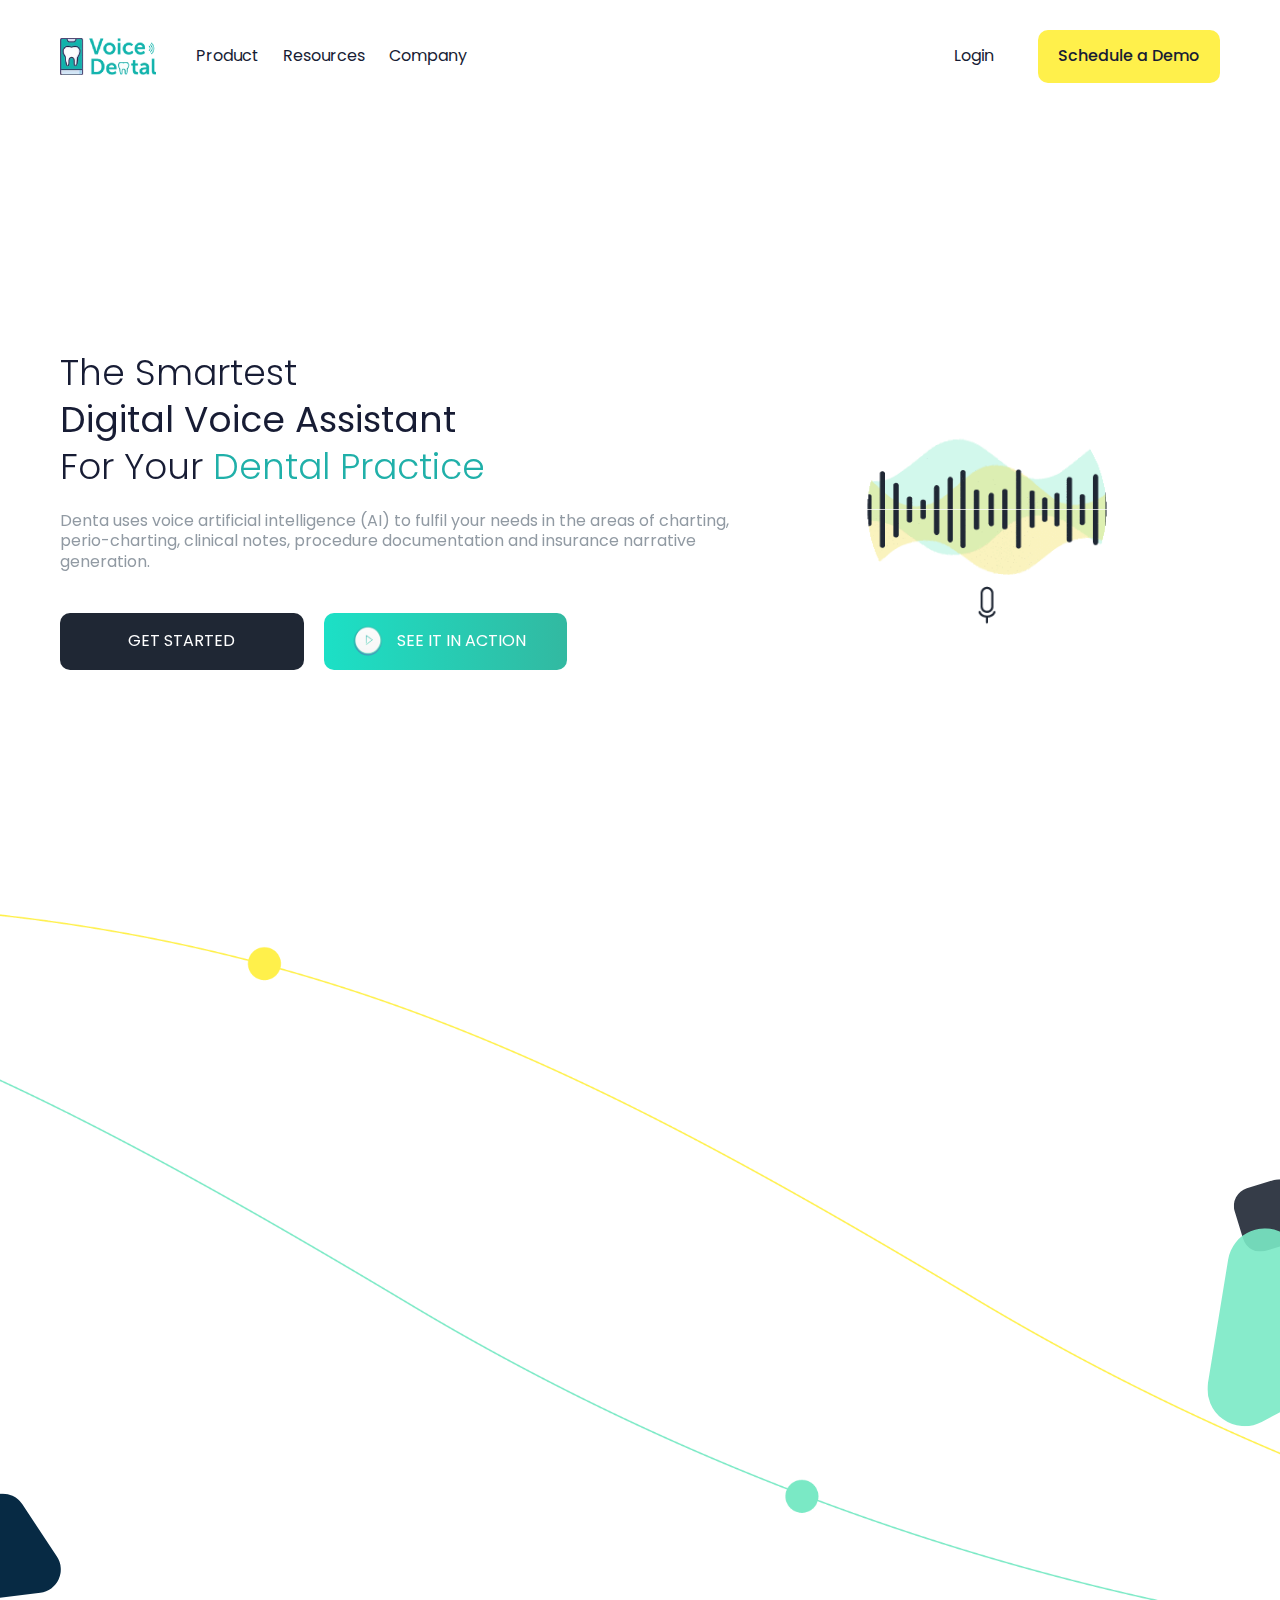
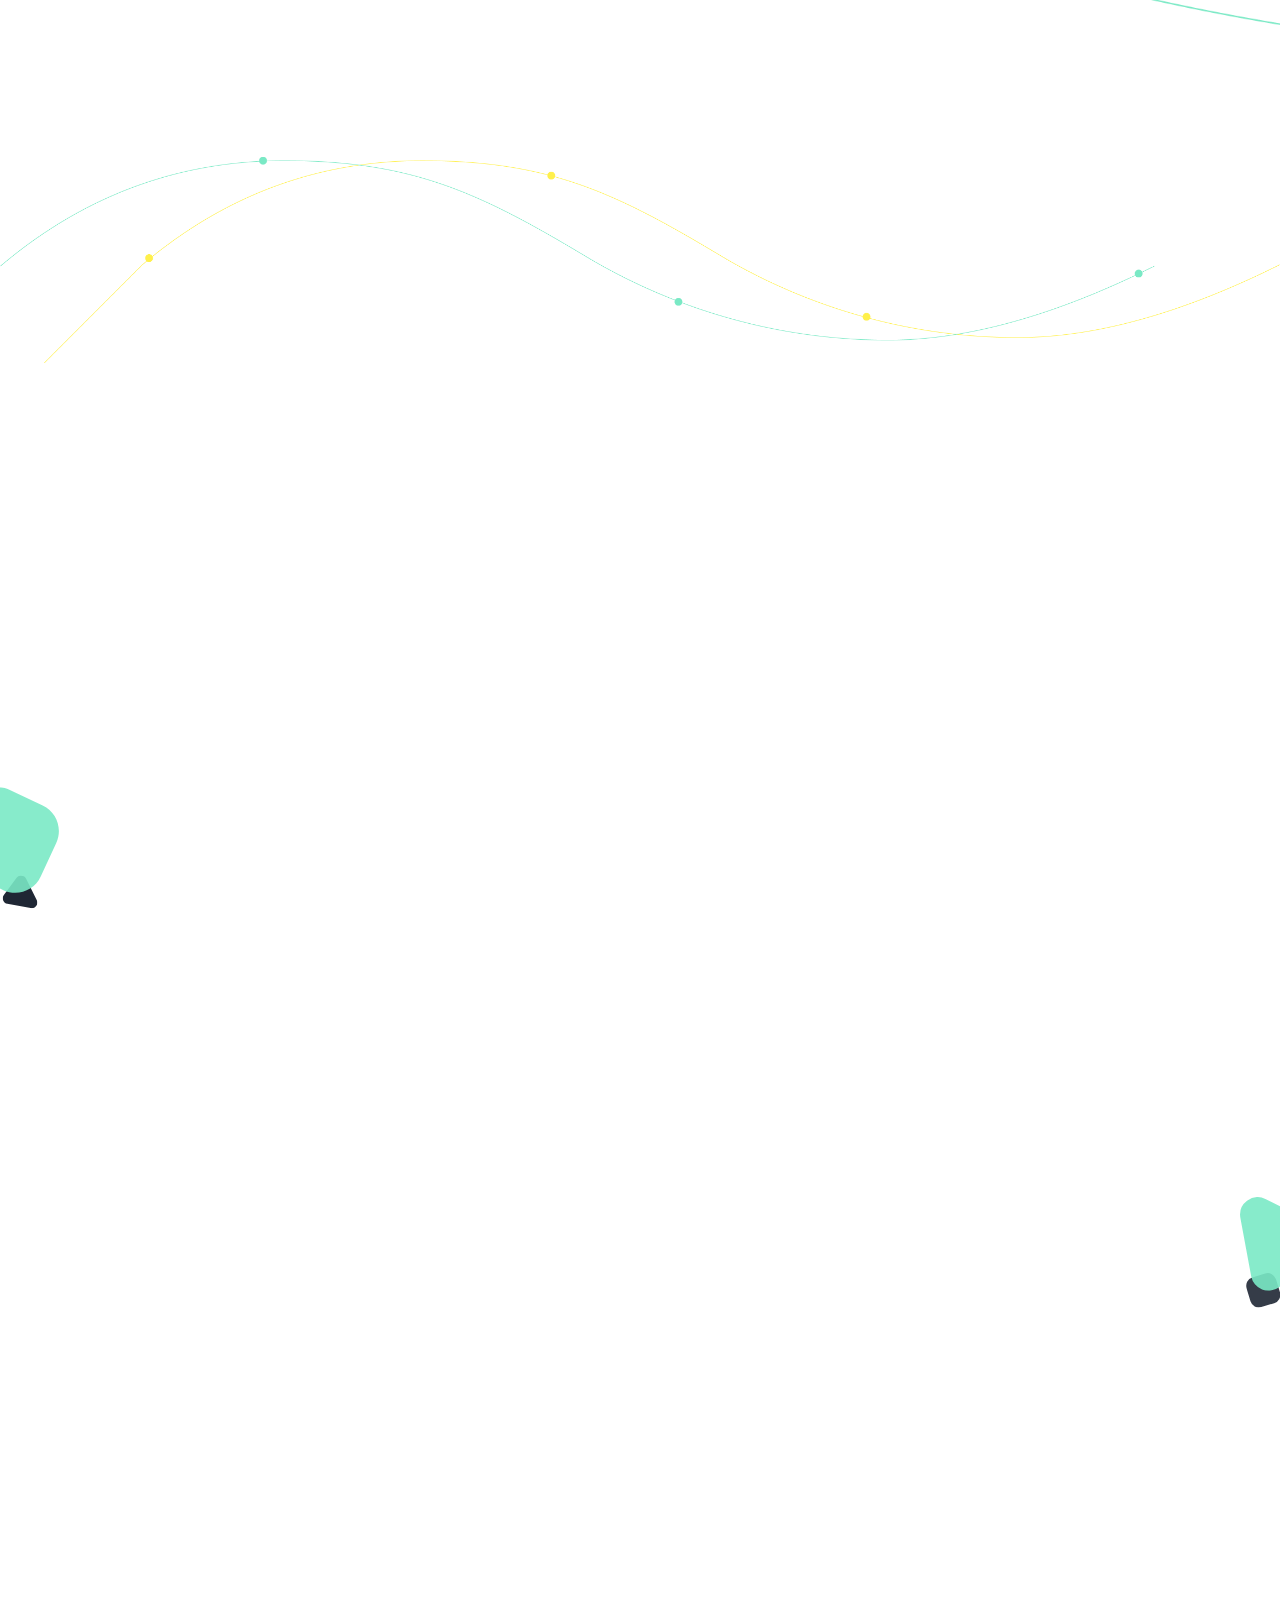
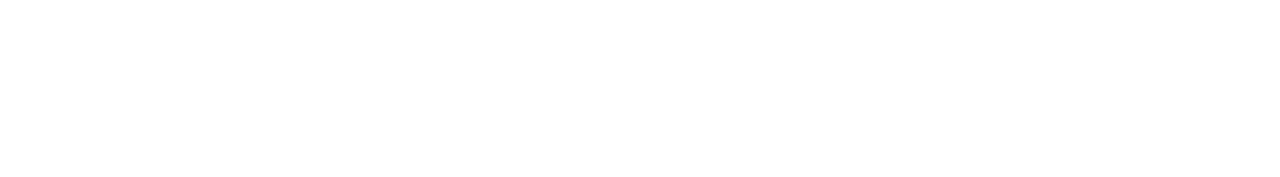
==== index.html @ dfc9ac53 "Update index.html" ====
<!DOCTYPE html>
<html lang="en">
  <head>
    <meta charset="UTF-8" />
    <meta name="viewport" content="width=device-width, initial-scale=1.0" />
    <title>Voice Dental</title>
    <link
      href="https://fonts.googleapis.com/css2?family=Poppins:wght@300;400;500;700&display=swap"
      rel="stylesheet"
    />
    <link href="https://unpkg.com/aos@2.3.1/dist/aos.css" rel="stylesheet" />
    <link rel="stylesheet" href="./assets/css/lib/swiper.min.css" />
    <link rel="stylesheet" href="./assets/css/style.css" />
  </head>
  <body>
    <!-- Header Starts -->
    <header>
      <!-- Menus & Navigation -->
      <nav
        class="d-flex"
        data-aos="fade-in"
        data-aos-duration="3000"
        data-aos-delay="300"
      >
        <div class="left-sec d-flex">
          <figure class="logo">
            <a href="javascript:void(0)">
              <img
                src="./assets/images/voice-dental-logo.png"
                alt="Voice Dental"
                title="Voice Dental"
              />
            </a>
          </figure>
        </div>
        <div class="burger-menu">
          <div class="menu-lines">
            <span class="line line-1"></span>
            <span class="line line-2"></span>
            <span class="line line-3"></span>
          </div>
        </div>
        <div class="overall-menus">
          <div class="overlay"></div>
          <ul class="list-menu">
            <li><a href="./product.html">Product</a></li>
            <li><a href="./resource.html">Resources</a></li>
            <li><a href="javascript:void(0)">Company</a></li>
          </ul>
          <div class="nav-button">
            <a href="javascript:void(0)">Login</a>
            <a href="javascript:void(0)" class="btn demo-btn"
              >Schedule a Demo</a
            >
          </div>
        </div>
      </nav>
      <!--  -->
      <div class="banner d-flex section-spacing">
        <div class="left-content">
          <h1
            data-aos="fade-down"
            data-aos-duration="1000"
            data-aos-delay="1000"
            data-aos-easing="linear"
            data-aos-offset="0"
          >
            The Smartest<br />
            <b>Digital Voice Assistant</b><br />
            For Your
            <span>Dental Practice</span>
          </h1>
          <p
            data-aos="fade-up"
            data-aos-delay="1000"
            data-aos-duration="1000"
            data-aos-easing="linear"
            data-aos-offset="0"
          >
            Denta uses voice artificial intelligence (AI) to fulfil your needs
            in the areas of charting, perio-charting, clinical notes, procedure
            documentation and insurance narrative generation.
          </p>
          <div
            class="d-flex last-btn"
            data-aos="fade-up"
            data-aos-duration="1000"
            data-aos-offset="0"
            data-aos-delay="2000"
          >
            <a href="javascript:void(0)" class="btn gt-started">GET STARTED </a>
            <a href="javascript:void(0)" class="btn see-action d-flex"
              ><span class="play-btn"
                ><img
                  src="./assets/images/play-button.png"
                  alt="play-btn" /></span
              >SEE IT IN ACTION</a
            >
          </div>
        </div>
        <div class="right-img">
          <!-- <div class="left-convo convo">Hey Denta!</div>
          <div class="right-convo convo">Now Listening</div> -->
          <figure
            data-aos="fade-in"
            data-aos-delay="3000"
            data-aos-duration="1000"
            data-aos-easing="linear"
            data-aos-offset="0"
          >
            <img src="./assets/images/banner-anime.gif" alt="banner" />
          </figure>
        </div>
      </div>
    </header>
    <!-- Header Ends -->

    <!-- Section 2 Starts -->
    <section class="text-center section-2 section-spacing">
      <h2
        data-aos="fade-up"
        data-aos-duration="1000"
        data-aos-offset="0"
        data-aos-delay="500"
      >
        Works With Your Open Dental<br />
        Practice Management System
      </h2>
      <p
        data-aos="fade-up"
        data-aos-duration="1000"
        data-aos-offset="0"
        data-aos-delay="1000"
      >
        Denta is fully integrated with Open Dental. All your voice notes,
        charting and procedures are stored<br />
        right into your practice management system with no additional typing
        effort
      </p>
      <!-- Swiper -->
      <div
        class="swiper-container open-dental-overall"
        data-aos="fade-up"
        data-aos-duration="1000"
        data-aos-offset="0"
        data-aos-delay="1500"
      >
        <div class="swiper-wrapper">
          <div class="swiper-slide">
            <img
              src="./assets/images/open-dental.png"
              alt="Open Dental"
              title="Open Dental"
            />
          </div>
          <div class="swiper-slide">
            <img
              src="./assets/images/open-dental.png"
              alt="Open Dental"
              title="Open Dental"
            />
          </div>
          <div class="swiper-slide">
            <img
              src="./assets/images/open-dental.png"
              alt="Open Dental"
              title="Open Dental"
            />
          </div>
        </div>
        <!-- Add Pagination -->
        <div class="swiper-pagination"></div>
      </div>
      <!--  -->

      <p
        data-aos="fade-up"
        data-aos-duration="1000"
        data-aos-offset="0"
        data-aos-delay="2000"
      >
        OPEN DENTAL. IN REAL-TIME
      </p>
      <p
        data-aos="fade-up"
        data-aos-duration="1000"
        data-aos-offset="0"
        data-aos-delay="2500"
      >
        * Coming soon on other PMS platforms.
      </p>
    </section>
    <!--  -->

    <!-- Section 3 Starts -->
    <section class="section-3 text-center section-spacing">
      <h2
        data-aos="fade-up"
        data-aos-duration="1000"
        data-aos-offset="0"
        data-aos-delay="1000"
      >
        Talk. Speak. Dictate. Get Things Done!
      </h2>
      <p
        data-aos="fade-up"
        data-aos-duration="1000"
        data-aos-offset="0"
        data-aos-delay="1500"
      >
        Spend more time with your patients and deliver better care. Leave the
        rest to Denta. Denta’s AI engine takes<br />
        into account the context and intent of your voice instructions and
        delivers exceptional speed and precision.
      </p>
      <div
        class="overall-tabs"
        data-aos="fade-in"
        data-aos-duration="1000"
        data-aos-offset="0"
        data-aos-delay="2500"
      >
        <ul class="tab-items d-flex">
          <li class="active">Perio Exam</li>
          <li>Voice Notes</li>
          <li>Charting</li>
        </ul>
        <div class="dash"></div>
      </div>

      <div
        class="swiper-container tab-slider"
        data-aos="fade-in"
        data-aos-duration="1000"
        data-aos-offset="0"
        data-aos-delay="3000"
      >
        <div class="swiper-wrapper">
          <div class="swiper-slide">
            <div class="perio-col d-flex">
              <div class="panel">
                <figure>
                  <img
                    src="./assets/images/perio-exam.png"
                    alt="Perio Exam"
                    title="Perio Exam"
                  />
                </figure>
                <h4>Perio Exam</h4>
                <p>
                  Hygenists can perform perio-exam in under 5 mins without any
                  assistance.
                </p>
              </div>
              <div class="denta-specs">
                <img src="./assets/images/perio-anime.gif" alt="" />
              </div>
            </div>
          </div>
          <div class="swiper-slide">
            <div class="perio-col d-flex">
              <div class="panel">
                <figure>
                  <img
                    src="./assets/images/voice-notes.png"
                    alt="Perio Exam"
                    title="voice notes"
                  />
                </figure>
                <h4>Voice Notes</h4>
                <p>
                  No more typing of patient summaries and clinical notes. Just
                  dictate your notes.
                </p>
              </div>
              <div class="denta-specs">
                <img src="./assets/images/voice-anime.gif" alt="" />
              </div>
            </div>
          </div>
          <div class="swiper-slide">
            <div class="perio-col d-flex">
              <div class="panel">
                <figure>
                  <img
                    src="./assets/images/charting.png"
                    alt="Charting"
                    title="Charting"
                  />
                </figure>
                <h4>Charting</h4>
                <p>
                  Perform varied procedures such as Crowns, Extraction, RCT…
                </p>
              </div>
              <div class="denta-specs">
                <img src="./assets/images/charting-anime.gif" alt="" />
              </div>
            </div>
          </div>
        </div>
      </div>
    </section>
    <!--  -->
    <!-- Section 4 Starts -->
    <section class="section-4 section-spacing text-center">
      <h2
        data-aos="fade-up"
        data-aos-duration="1000"
        data-aos-offset="0"
        data-aos-delay="1000"
      >
        A Voice Experience that Dentists Love
      </h2>
      <div class="d-flex reviews">
        <div
          class="panel"
          data-aos="flip-left"
          data-aos-delay="1000"
          data-aos-duration="1500"
        >
          <figure>
            <img src="./assets/images/person-1.png" alt="person1" />
          </figure>
          <p>
            Donec facilisis tortor ut augue lacinia, at viverra est semper. Sed
            sapien metus, scelerisque nec pharetra id, tempor a tortor
          </p>
          <p><small>Dr Susan Herrera </small></p>
        </div>
        <div
          class="panel"
          data-aos="flip-left"
          data-aos-delay="1500"
          data-aos-duration="1500"
        >
          <figure>
            <img src="./assets/images/person-2.png" alt="person2" />
          </figure>
          <p>
            Wow! Great product that will help any dentist chart and write notes
            more effectively and efficiently. A one stop shop for generating
          </p>
          <p><small>Dr Susan Herrera </small></p>
        </div>
        <div
          class="panel"
          data-aos="flip-left"
          data-aos-delay="2000"
          data-aos-duration="1500"
        >
          <figure>
            <img src="./assets/images/person-3.png" alt="person3" />
          </figure>
          <p>
            Donec facilisis tortor ut augue lacinia, at viverra est semper. Sed
            sapien metus, scelerisque nec pharetra id, tempor a tortor.
          </p>
          <p>
            <small>Dr. Alexandra Sanchez, MDS <br />Boston </small>
          </p>
        </div>
      </div>
    </section>
    <!--  -->
    <!-- Footer Starts -->
    <footer
      class="foot-links d-flex section-spacing"
      data-aos="fade-in"
      data-aos-delay="1000"
      data-aos-duration="1000"
    >
      <div class="foot-col col foot-col-1">
        <h5>VOICE DENTAL</h5>
        <p>
          Voice Dental (Denta) is an AI-driven digital voice assistant developed
          by nFold AI, an Austin, TX based product company focused on solving
          key challenges in the healthcare industry
        </p>
      </div>
      <div class="foot-col col foot-col-2">
        <h5>PRODUCT</h5>
        <ul>
          <li><a href="javascript:void(0)">PMS Integration</a></li>
          <li><a href="javascript:void(0)">Perio Exam </a></li>
          <li><a href="javascript:void(0)">Voice Notes </a></li>
          <li><a href="javascript:void(0)">Charting</a></li>
        </ul>
      </div>
      <div class="foot-col col foot-col-3">
        <h5>COMPANY</h5>
        <ul>
          <li><a href="javascript:void(0)">About Us</a></li>
          <li><a href="javascript:void(0)">Privacy</a></li>
          <li><a href="javascript:void(0)">FAQs</a></li>
          <li><a href="javascript:void(0)">Contact Us </a></li>
        </ul>
      </div>
      <div class="foot-col col foot-col-4">
        <h5>1-8XX-GETDENTA</h5>
        <h6>Find Us Online</h6>
      </div>
    </footer>
    <!--  -->
    <!-- CopyRights -->
    <p
      class="copyrights text-center section-spacing"
      data-aos="fade-in"
      data-aos-delay="1000"
      data-aos-duration="1000"
    >
      @copyright 2020 Voice Dental
    </p>
    <!--  -->
    <script src="https://unpkg.com/aos@2.3.1/dist/aos.js"></script>
    <script src="./assets/js/lib/swiper.min.js"></script>
    <script src="./assets/js/main.js"></script>
  </body>
</html>
---- assets/css/style.css ----
* {
  margin: 0;
  padding: 0;
  box-sizing: border-box;
}
body {
  font-family: "Poppins", sans-serif;
  font-size: 16px;
  line-height: 1.3;
  font-weight: 400;
  color: #919aa3;
  overflow-x: hidden;
}
img {
  max-width: 100%;
  vertical-align: middle;
}
h1,
h2,
h3,
h4,
h5,
h6 {
  color: #171c34;
}

h1 {
  font-size: 36px;
  margin: 0 0 20px 0;
}
h2 {
  font-size: 32px;
  margin: 0 0 20px 0;
  font-weight: 400;
}
h3 {
  font-size: 28px;
  margin: 0 0 20px 0;
}
h4 {
  font-size: 24px;
  margin: 0 0 20px 0;
}
h5 {
  font-size: 18px;
  margin: 0 0 20px 0;
}
h6 {
  font-size: 16px;
  font-weight: 400;
}
p {
  font-size: 16px;
  margin: 0 0 20px 0;
}
p:last-child {
  margin-bottom: 0;
}
ul {
  padding: 0;
}
ul li {
  list-style: none;
}
a {
  text-decoration: none;
  font-size: 16px;
}
.d-flex {
  display: flex;
}
.btn {
  display: inline-block;
  padding: 16px 20px;
  border-radius: 10px;
}
.text-center {
  text-align: center;
}
.section-spacing {
  padding: 60px;
}
.d-block {
  display: block !important;
}
.overall-tabs {
  position: relative;
  margin: 40px 0 0;
}

.tab-items li {
  cursor: pointer;
  box-shadow: 0 4px 6px 0 rgba(0, 0, 0, 0.12), 0 2px 6px 0 rgba(0, 0, 0, 0.08),
    0 0 1px 0 rgba(0, 0, 0, 0.12);
  padding: 20px;
  flex: 1;
  margin-right: 30px;
  color: #171c34;
  z-index: 22;
  border-radius: 10px;
}
.tab-items li:last-of-type {
  margin: 0;
}
.dash {
  position: absolute;
  left: 0;
  top: 0;
  transition: 0.3s all ease;
  height: 100%;
  background: rgb(62, 195, 178);
  background-image: linear-gradient(
    to right,
    rgb(28, 224, 198),
    rgb(50, 185, 161),
    rgb(30, 197, 150),
    rgb(53, 126, 104)
  );
  background-size: 300% 100%;
  border-radius: 10px;
  transition: all 0.4s ease-in-out;
  z-index: -1;
}

/* Header */
nav {
  padding: 30px 60px 16px 60px;
  justify-content: space-between;
  align-items: center;
  position: fixed;
  width: 100%;
  z-index: 222;
  background: #ffffff;
  transition: 0.6s all ease;
}
nav.fix-active {
  box-shadow: 0 5px 6px -6px rgba(0, 0, 0, 0.6);
  animation: header-anime 1s ease forwards;
  top: -50%;
  animation-delay: 1.3s;
}
@keyframes header-anime {
  to {
    top: 0;
  }
}
nav li {
  display: inline;
}
nav .left-sec {
  flex-basis: 12%;
  align-items: center;
}
nav .overall-menus {
  flex-basis: 90%;
  display: flex;
  align-items: center;
  justify-content: space-between;
  transition: 0.5s all ease;
}
nav .logo {
  margin: 0 40px 0 0;
}
.burger-menu {
  display: none;
}
nav .list-menu li {
  margin: 0 20px 0 0;
}
nav a {
  color: #171c34;
}
nav .logo img {
  width: 100%;
}
nav .btn {
  background-color: #fff04b;
  margin: 0 0 0 40px;
  font-weight: 500;
  transition: 0.5s all ease;
}
nav .btn:hover {
  background: rgb(250 218 94);
}
/* Banner */
.banner {
  align-items: center;
  height: 100vh;
  padding: 180px 60px 60px;
}
.banner .left-content {
  flex-basis: 60%;
}
.banner .right-img {
  flex-basis: calc(100% - 60%);
  position: relative;
}
.banner h1 {
  font-weight: 300;
}
.banner h1 span {
  color: #20b0a9;
}
.banner .see-action {
  align-items: center;
  background: rgb(62, 195, 178);
  background-size: 300% 100%;
  /* background: linear-gradient(
    90deg,
    rgba(62, 195, 178, 1) 0%,
    rgba(82, 207, 184, 1) 64%,
    rgba(109, 225, 193, 1) 100%
  ); */

  background-image: linear-gradient(
    to right,
    rgb(28, 224, 198),
    rgb(50, 185, 161),
    rgb(30, 197, 150),
    rgb(53, 126, 104)
  );
  color: #ffffff;
  padding: 10px 15px;
  transition: all 0.4s ease-in-out;
}
.banner .see-action:hover {
  background-position: 100% 0;
  transition: all 0.4s ease-in-out;
}
.banner .see-action img {
  width: 20%;
}
.gt-started {
  background-color: #1f2734;
  color: #ffffff;
  display: flex;
  align-items: center;
  margin: 0 20px 0 0;
  transition: 0.5s all ease;
}
.gt-started:hover {
  background-color: #ffffff;
  color: #171c34;
  border: 1px solid #171c34;
}
.play-btn {
  margin: 0 10px 0 0;
}
.banner .btn {
  padding: 10px 25px;
  flex-basis: 35%;
  justify-content: center;
}
.banner .left-content p {
  margin: 0 0 40px 0;
}
.banner .convo {
  background: #1f2734;
  padding: 25px 40px;
  text-align: center;
  position: absolute;
  border-radius: 20px;
  font-size: 24px;
}
.banner .left-convo {
  color: #ffffff;
  top: 40%;
  transform: translateY(-50%);
  left: -15%;
}
.banner .right-convo {
  color: #fff04b;
  bottom: 25%;
  right: -5%;
  transform: translateY(-50%);
}
.overlay {
  display: none;
}
/* Section 2 */
.section-2 {
  background-image: url(../images/curve-1.png),
    url(../images/right-triangle.svg), url(../images/sec-2-left.svg);
  background-position: 50% 0px, 113%, -5% 80%;
  background-repeat: no-repeat;
  background-size: cover, 21%, 10%;
}
.section-2 img {
  width: 50%;
  margin: 0 0 50px 0;
}
.swiper-pagination-bullet-active {
  background: #171c34 !important;
}
.swiper-pagination-bullet {
  width: 12px;
  height: 12px;
}
.swiper-pagination-bullet:focus {
  border-radius: 100%;
}
.section-2 h2 + p {
  margin: 0 0 90px 0;
}
.section-2 .open-dental {
  background-color: #1f2734;
  color: #ffffff;
  margin: 40px 0 10px 0;
}
/*  */
.section-3 {
  background: url(../images/curve-2.png);
  background-repeat: no-repeat;
  background-size: contain;
  background-position: top;
}
.panel {
  flex: 1;
  padding: 40px;
  border-radius: 10px;
  box-shadow: 0 4px 6px 0 rgba(0, 0, 0, 0.12), 0 2px 6px 0 rgba(0, 0, 0, 0.08),
    0 0 1px 0 rgba(0, 0, 0, 0.12);
}
.panel h4 {
  font-weight: 300;
}
/* .perio-col {
  margin: 90px 0 0;
} */
.section-3 .tab-slider {
  pointer-events: none;
}
.action-play {
  pointer-events: all !important;
}

.perio-col .panel img {
  width: 40%;
}
.denta-specs {
  flex-basis: 70%;
  margin: 0 0 0 20px;
}
.perio-col .panel {
  align-self: center;
  flex-basis: 30%;
  margin: 0 6px;
}
.tab-contents .contents {
  display: none;
}
.tab-contents .contents.active {
  display: flex;
}
.section-4 h2 {
  margin: 0 0 50px 0;
}
.section-4 .panel:nth-child(even) {
  margin: 0 30px;
}
.section-4 .panel img {
  width: 20%;
}
.section-4 .panel figure {
  margin: 0 0 40px 0;
}
.section-4 .panel p:first-of-type {
  color: #171c34;
}
.section-4 {
  background: url(../images/left-triangle-2.svg),
    url(../images/right-triangle-2.svg);
  background-repeat: no-repeat;
  background-position: -5% 0%, 105% 100%;
  background-size: 10%;
}
footer .col {
  flex-basis: 20%;
}
footer .foot-col-1 {
  flex-basis: 40%;
  margin: 0 50px 0 0;
}
footer h5 {
  font-weight: 400;
}
footer li a {
  color: #919aa3;
}
footer li {
  margin: 0 0 20px 0;
}
.copyrights {
  background-color: #1f2734;
  margin: 0;
}
.no-event {
  pointer-events: none !important;
}
/* Product Page */
.headline {
  height: 70vh;
  align-items: center;
  flex-direction: column;
  justify-content: center;
  text-align: center;
  padding-top: 200px;
  background-image: url(../images/right-triangle.svg),
    url(../images/sec-2-left.svg);
  background-position: 113% 80%, -5% 100%;
  background-repeat: no-repeat;
  background-size: 21%, 10%;
}
.headline h1 {
  margin: 0;
}
.tab-sec {
  background: url(../images/curve-2.png);
  background-repeat: no-repeat;
  background-size: contain;
  background-position-y: 50%;
}
.headline p {
  margin: 30px 0;
}
.headline .gradient-btn:hover {
  background-size: 100% 0%;
}
.gradient-btn {
  background: rgb(62, 195, 178);
  background-size: 300% 100%;
  background-image: linear-gradient(
    to right,
    rgb(28, 224, 198),
    rgb(50, 185, 161),
    rgb(30, 197, 150),
    rgb(53, 126, 104)
  );
  color: #ffffff;
  transition: all 0.4s ease-in-out;
}
.gradient-btn:hover {
  background-position: 100% 0;
  transition: all 0.4s ease-in-out;
}
.grad-play-btn {
  align-items: center;
  background: rgb(62, 195, 178);
  background-size: 300% 100%;
  background-image: linear-gradient(
    to right,
    rgb(28, 224, 198),
    rgb(50, 185, 161),
    rgb(30, 197, 150),
    rgb(53, 126, 104)
  );
  color: #ffffff;
  padding: 20px;
  transition: all 0.4s ease-in-out;
  position: relative;
}
.grad-play-btn::before {
  content: "";
  background-image: url(../images/play-button.png);
  position: absolute;
  width: 40px;
  height: 40px;
  background-size: 100%;
  top: 50%;
  transform: translateY(-50%);
}
.grad-play-btn .text {
  padding: 0 0 0 50px;
  display: inline-block;
}
.overall-prod .play-btn {
  display: none;
}
.grad-play-btn img {
  width: 15%;
}
.grad-play-btn:hover {
  background-position: 100% 0;
  transition: all 0.4s ease-in-out;
}
.overall-prod {
  margin: 60px 0 0 0;
  align-items: center;
}
.right-prod {
  flex-wrap: wrap;
  display: flex;
  justify-content: center;
}
.left-prod {
  flex-basis: 40%;
  margin: 0 40px 0 0;
}
.left-prod h2 b {
  font-weight: 400;
}
.left-prod figure {
  margin: 50px 0;
}
.left-prod figure img {
  width: 30%;
}
.left-prod h2 span {
  color: #20b0a9;
}
.right-prod {
  flex-basis: 60%;
}
.right-prod .cards {
  margin: 0 35px 35px 0;
  flex-basis: 45%;
  padding: 60px 20px;
  text-align: center;
  box-shadow: 0 4px 6px 0 rgba(0, 0, 0, 0.12), 0 2px 6px 0 rgba(0, 0, 0, 0.08),
    0 0 1px 0 rgba(0, 0, 0, 0.12);
  border-radius: 10px;
  transition: all 0.4s ease-in-out;
  background-size: 300% 100%;
}
.right-prod .cards:nth-child(even) {
  margin-right: 0;
}
.right-prod .cards:hover {
  background-position: 100% 0;
  transition: all 0.4s ease-in-out;
  background-image: linear-gradient(
    to right,
    rgb(28, 224, 198),
    rgb(50, 185, 161),
    rgb(30, 197, 150),
    rgb(53, 126, 104)
  );
}
.drawer-copy {
  text-align: left;
}
.right-prod .cards:hover * {
  color: #ffffff;
}
.right-prod .cards p {
  color: #919aa3;
  font-size: 14px;
}
.right-prod .cards h4 {
  font-weight: 300;
  color: #1f2734;
}
/* Responsive */
@media (max-width: 991px) {
  .burger-menu {
    display: flex;
    flex-basis: 20%;

    justify-content: flex-end;
  }
  .menu-lines {
    cursor: pointer;
    position: relative;
    z-index: 33;
  }

  .burger-menu span {
    height: 4px;
    width: 25px;
    background-color: #1f2734;
    display: block;
    pointer-events: none;
  }
  .menu-active span {
    background-color: #ffffff;
  }
  .burger-menu span.line-2 {
    margin: 4px 0;
  }
  nav .overall-menus {
    position: fixed;
    right: -100%;
    top: 0;
    height: 100vh;
    z-index: 3;
    width: 80%;
    background: #171c34;
    flex-direction: column;

    justify-content: center;
  }
  nav .overall-menus.slide-in {
    right: 0 !important;
  }
  nav .nav-button a {
    display: block;
    width: 100%;
  }
  nav .btn {
    margin: 0 0 30px 0;
  }
  nav .list-menu li {
    display: inline-block;
    width: 100%;
    padding: 30px;
    text-align: center;
  }
  nav .list-menu li a,
  nav .nav-button a:first-child {
    color: #ffffff;
    font-size: 24px;
    text-align: center;
  }
  nav .nav-button a:first-child {
    padding: 30px;
  }
  .nav-button {
    display: flex;
    flex-direction: column;
  }
  .overlay {
    position: fixed;
    top: 0;
    width: 100%;
    height: 100%;
    background-color: rgba(0, 0, 0, 0.62);
    left: 0;
    z-index: -1;
    display: none;
  }
  nav .nav-button a.demo-btn {
    display: inline-block;
    width: auto;
    margin: 30px 0;
  }
  nav .left-sec {
    flex-basis: 80%;
  }
  nav .left-sec img {
    width: 50%;
  }

  .banner {
    flex-direction: column-reverse;
    height: auto;
  }
  .perio-col {
    flex-direction: column-reverse;
  }
  .denta-specs {
    margin: 0 0 30px 0;
  }
  .reviews {
    flex-direction: column;
  }
  .section-4 .panel:nth-child(even) {
    margin: 30px 0;
  }
  .foot-links {
    flex-direction: column;
  }
  footer .foot-col {
    width: 100%;
    margin: 0 0 40px 0;
  }
}
@media (max-width: 767px) {
  br {
    display: none;
  }
  nav {
    padding: 30px 20px;
  }
  .section-spacing {
    padding: 50px 20px;
  }
  .last-btn {
    flex-direction: column;
  }
  .banner .btn {
    padding: 0;
    text-align: center;
    min-height: 60px;
  }
  .gt-started {
    margin: 0 0 20px 0;
  }
  .section-2 img {
    width: 100%;
  }
  .section-2 {
    background: none;
  }
  .section-2 h2 + p {
    margin: 0 0 30px 0;
  }
  .section-4 {
    background: none;
  }
  .perio-col {
    margin: 30px 0 0;
  }
}

/* Accordion */
.accordion {
  text-align: left;
  margin-top: 60px;
  box-shadow: 0 4px 6px 0 rgba(0, 0, 0, 0.12), 0 2px 6px 0 rgba(0, 0, 0, 0.08),
    0 0 1px 0 rgba(0, 0, 0, 0.12);
  margin: 20px 30px 40px;
  cursor: pointer;
  border-radius: 10px;
}
.accordion:nth-child(odd) {
  background: url(../images/yellow-ball.svg) no-repeat;
  background-position: -70px -47px;
  background-size: 170px;
}
.accordion:nth-child(even) {
  background: url(../images/blue-ball.svg) no-repeat;
  background-position: -70px -47px;
  background-size: 170px;
}
.accordion:first-child {
  margin-top: 60px;
}

.accordion h4 {
  margin-bottom: 0;
  font-weight: 400;
}
.accordion .accordion-copy {
  display: none;
  padding: 0 30px 30px 30px;
  width: 90%;
}
.mt-20 {
  margin-top: 20px;
}
.accordion-icon {
  flex-basis: 40px;
  text-align: center;
  height: 40px;
  width: 40px;
  background-image: linear-gradient(
    to right,
    rgb(28, 224, 198),
    rgb(50, 185, 161),
    rgb(30, 197, 150),
    rgb(53, 126, 104)
  );
  border-radius: 50%;
  display: flex;
  align-items: center;
  justify-content: center;
}
.accordion-icon img {
  width: 45%;
}
.accordion-title {
  justify-content: space-between;
  padding: 30px;
}
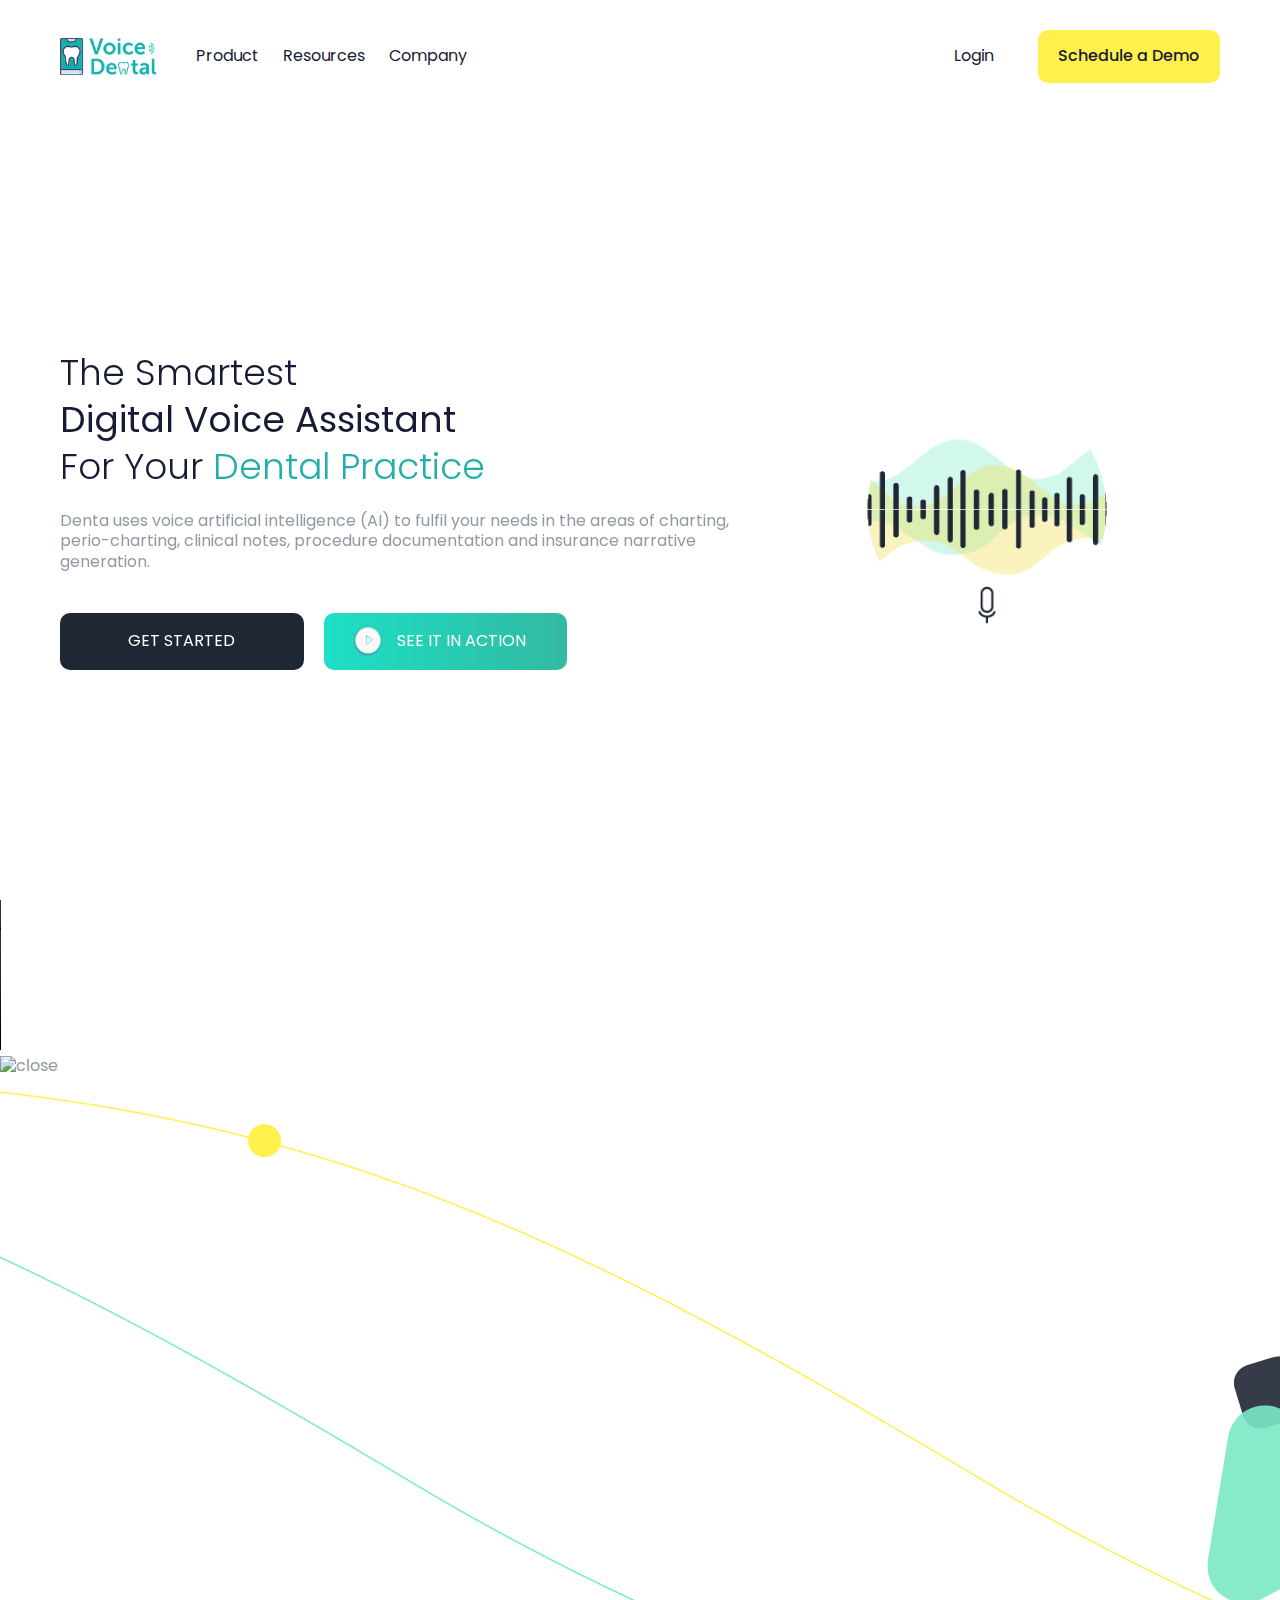
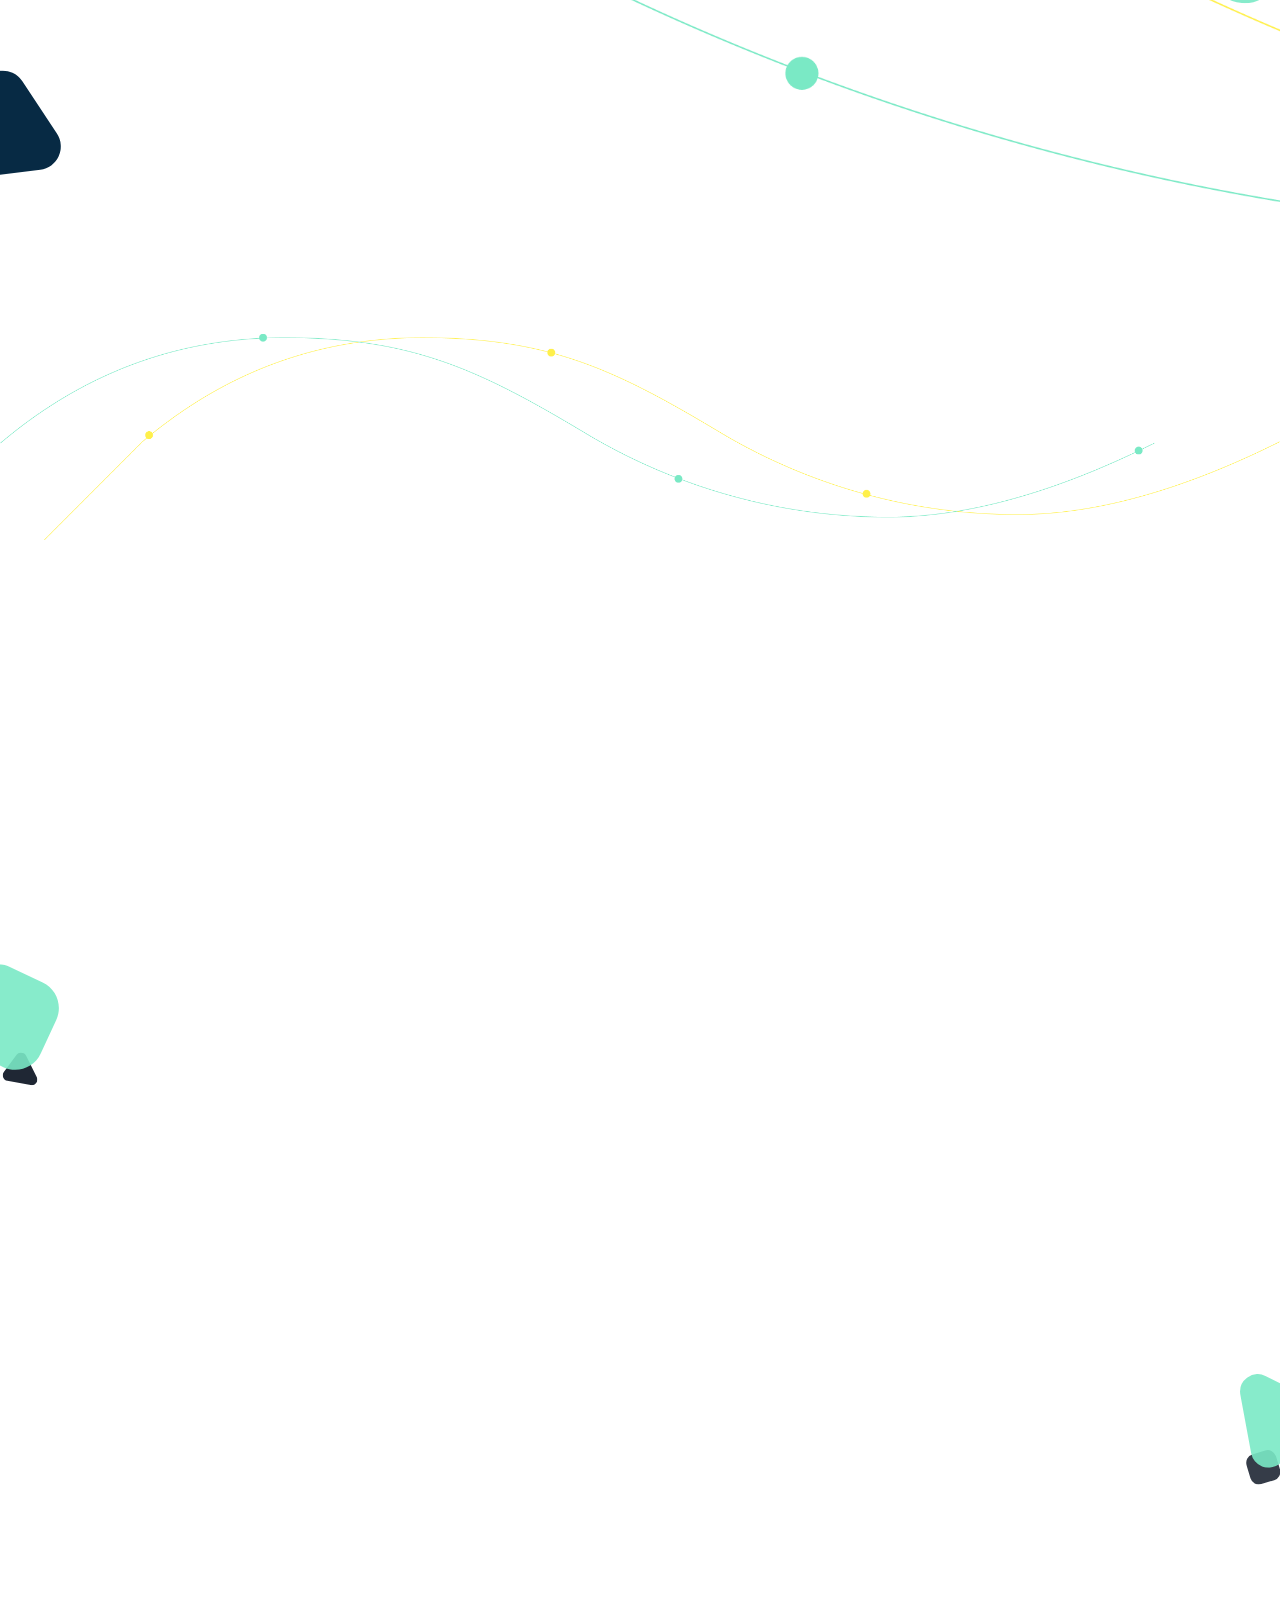
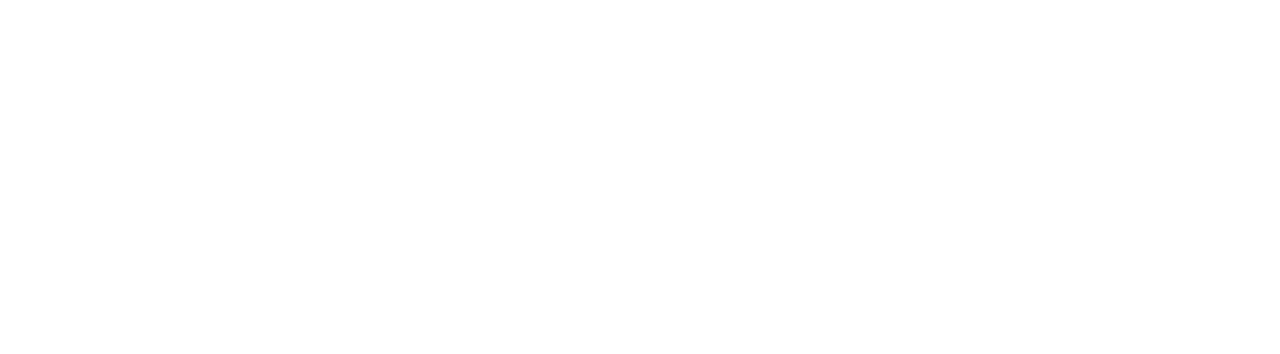
==== commit 16b02d8e: "Update index.html" ====
--- a/index.html
+++ b/index.html
@@ -99,8 +99,6 @@
           </div>
         </div>
         <div class="right-img">
-          <!-- <div class="left-convo convo">Hey Denta!</div>
-          <div class="right-convo convo">Now Listening</div> -->
           <figure
             data-aos="fade-in"
             data-aos-delay="3000"
@@ -114,7 +112,21 @@
       </div>
     </header>
     <!-- Header Ends -->
-
+    <!-- Video Popup -->
+    <div class="video-overlay"></div>
+    <div class="popup-container">
+      <div class="inner-pop">
+        <video controls width="500" class="denta-video">
+          <source src="./assets/images/action.mp4" type="video/mp4" />
+          <source src="mov_bbb.ogg" type="video/ogg" />
+          Your browser does not support HTML video.
+        </video>
+        <figure class="close">
+          <img src="./assets/images/close.svg" alt="close" />
+        </figure>
+      </div>
+    </div>
+    <!--  -->
     <!-- Section 2 Starts -->
     <section class="text-center section-2 section-spacing">
       <h2
@@ -412,6 +424,7 @@
       @copyright 2020 Voice Dental
     </p>
     <!--  -->
+    <script src="https://code.jquery.com/jquery-3.5.1.js"></script>
     <script src="https://unpkg.com/aos@2.3.1/dist/aos.js"></script>
     <script src="./assets/js/lib/swiper.min.js"></script>
     <script src="./assets/js/main.js"></script>
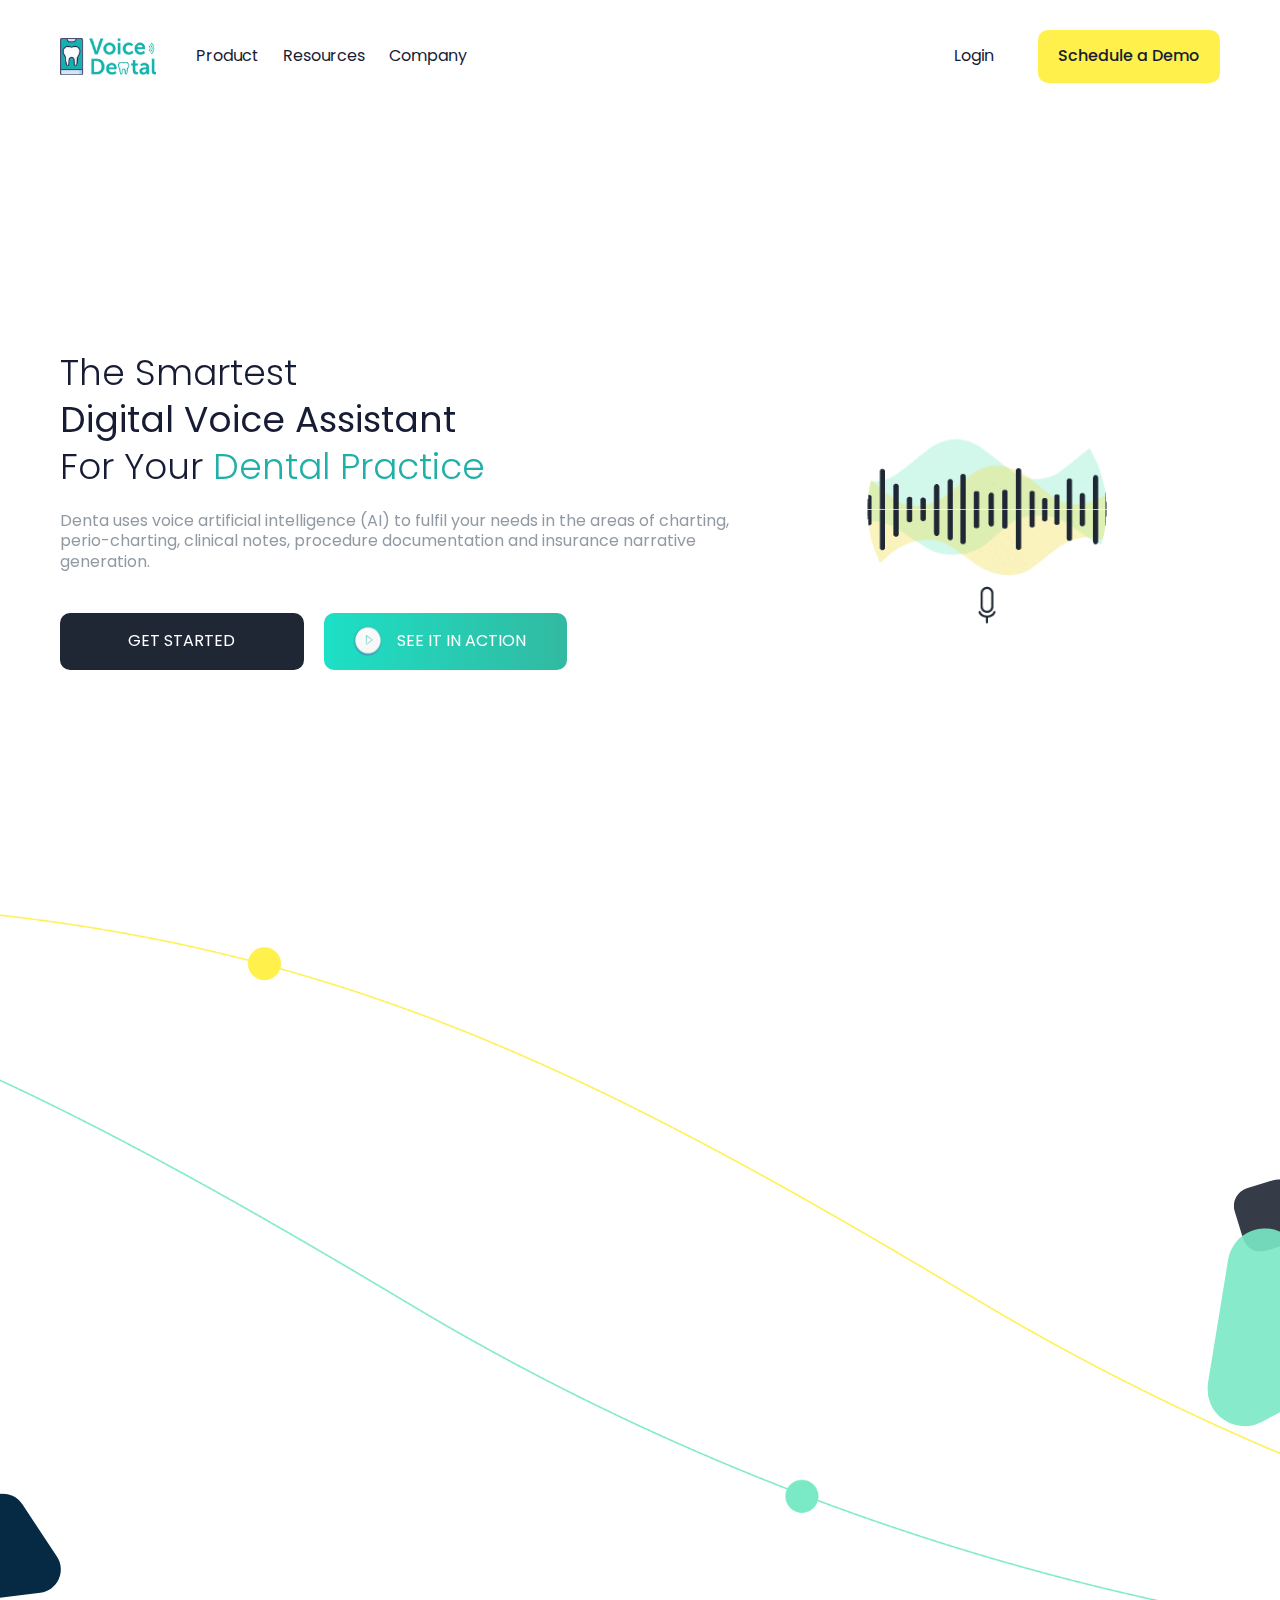
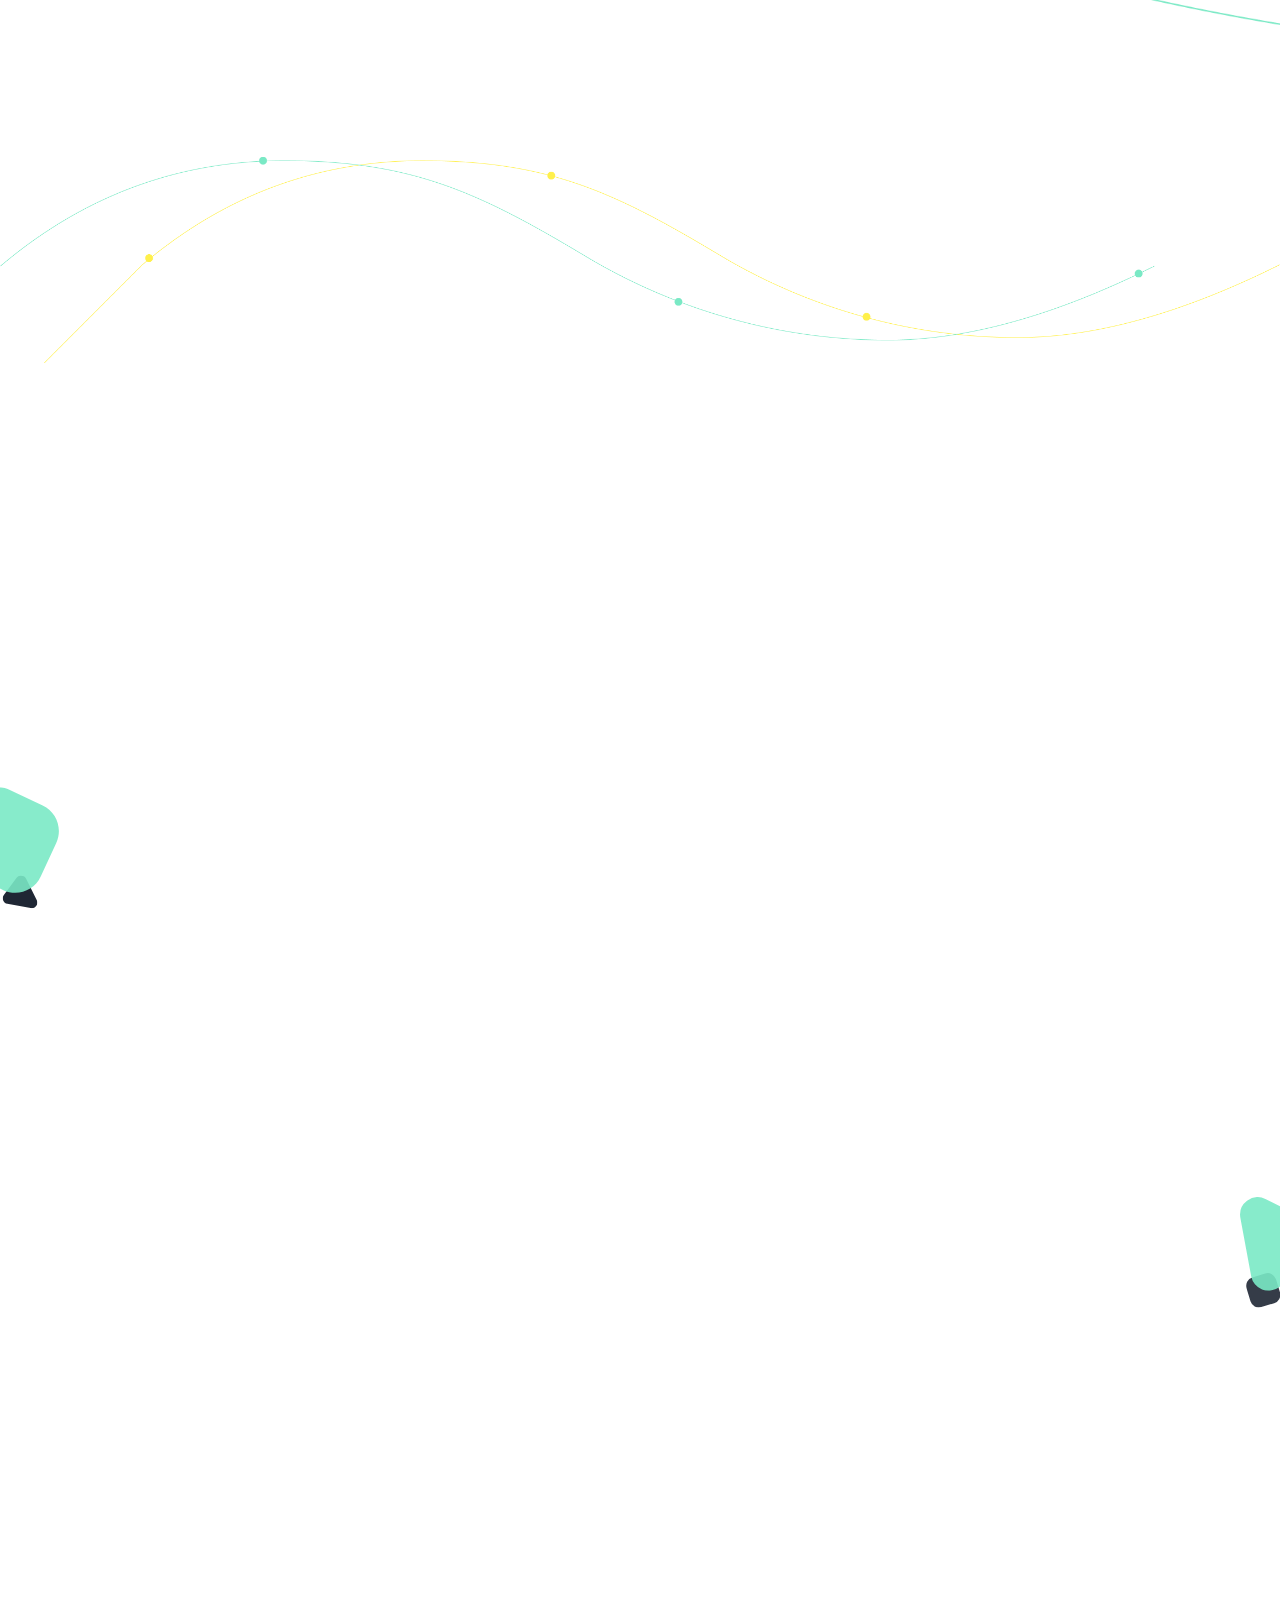
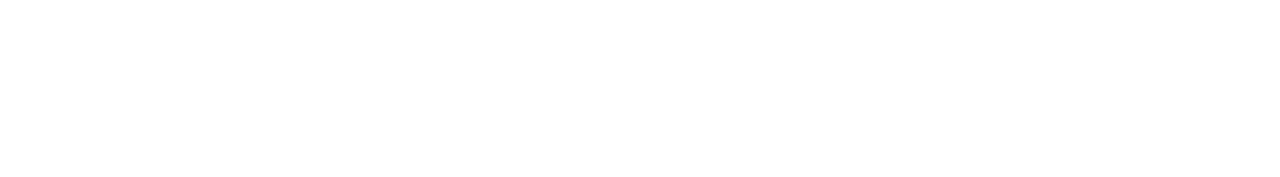
==== commit 212f01a2: "Update index.html" ====
--- a/index.html
+++ b/index.html
@@ -89,7 +89,10 @@
             data-aos-delay="2000"
           >
             <a href="javascript:void(0)" class="btn gt-started">GET STARTED </a>
-            <a href="javascript:void(0)" class="btn see-action d-flex"
+            <a
+              href="javascript:void(0)"
+              class="btn see-action d-flex video-btn"
+              data-id="digital-voice"
               ><span class="play-btn"
                 ><img
                   src="./assets/images/play-button.png"
@@ -113,19 +116,25 @@
     </header>
     <!-- Header Ends -->
     <!-- Video Popup -->
-    <div class="video-overlay"></div>
-    <div class="popup-container">
-      <div class="inner-pop">
-        <video controls width="500" class="denta-video">
-          <source src="./assets/images/action.mp4" type="video/mp4" />
-          <source src="mov_bbb.ogg" type="video/ogg" />
-          Your browser does not support HTML video.
-        </video>
-        <figure class="close">
-          <img src="./assets/images/close.svg" alt="close" />
-        </figure>
+    <div class="home-page-video">
+      <div class="video-overlay" data-id="digital-voice"></div>
+      <div class="popup-container" data-id="digital-voice">
+        <div class="inner-pop">
+          <video controls width="500" class="denta-video">
+            <source src="./assets/images/action.mp4" type="video/mp4" />
+            Your browser does not support HTML video.
+          </video>
+          <figure class="close">
+            <img
+              src="./assets/images/close.svg"
+              alt="close"
+              data-id="digital-voice"
+            />
+          </figure>
+        </div>
       </div>
     </div>
+
     <!--  -->
     <!-- Section 2 Starts -->
     <section class="text-center section-2 section-spacing">
--- a/assets/css/style.css
+++ b/assets/css/style.css
@@ -414,11 +414,12 @@
 .headline h1 {
   margin: 0;
 }
-.tab-sec {
+.tab-sec,
+.accordion-sec {
   background: url(../images/curve-2.png);
   background-repeat: no-repeat;
   background-size: contain;
-  background-position-y: 50%;
+  background-position-y: 5%;
 }
 .headline p {
   margin: 30px 0;
@@ -762,3 +763,45 @@
   justify-content: space-between;
   padding: 30px;
 }
+/* Popup */
+.popup-container {
+  position: fixed;
+  top: 0;
+  height: 100vh;
+  width: 100%;
+  z-index: 555;
+  display: none;
+}
+.video-overlay {
+  position: fixed;
+  top: 0;
+  height: 100vh;
+  width: 100%;
+  background-color: rgba(0, 0, 0, 0.5);
+  z-index: 444;
+  display: none;
+}
+.popup-container .inner-pop {
+  position: relative;
+  width: 50%;
+  top: 50%;
+  left: 50%;
+  transform: translate(-50%, -50%);
+  padding: 40px;
+  background: #ffffff;
+}
+.popup-container .inner-pop video {
+  width: 100%;
+}
+.popup-container .close {
+  position: absolute;
+  top: 0;
+  right: 0;
+  width: 100%;
+  text-align: right;
+}
+.popup-container .close img {
+  width: 4%;
+  cursor: pointer;
+  border: 1px solid;
+}
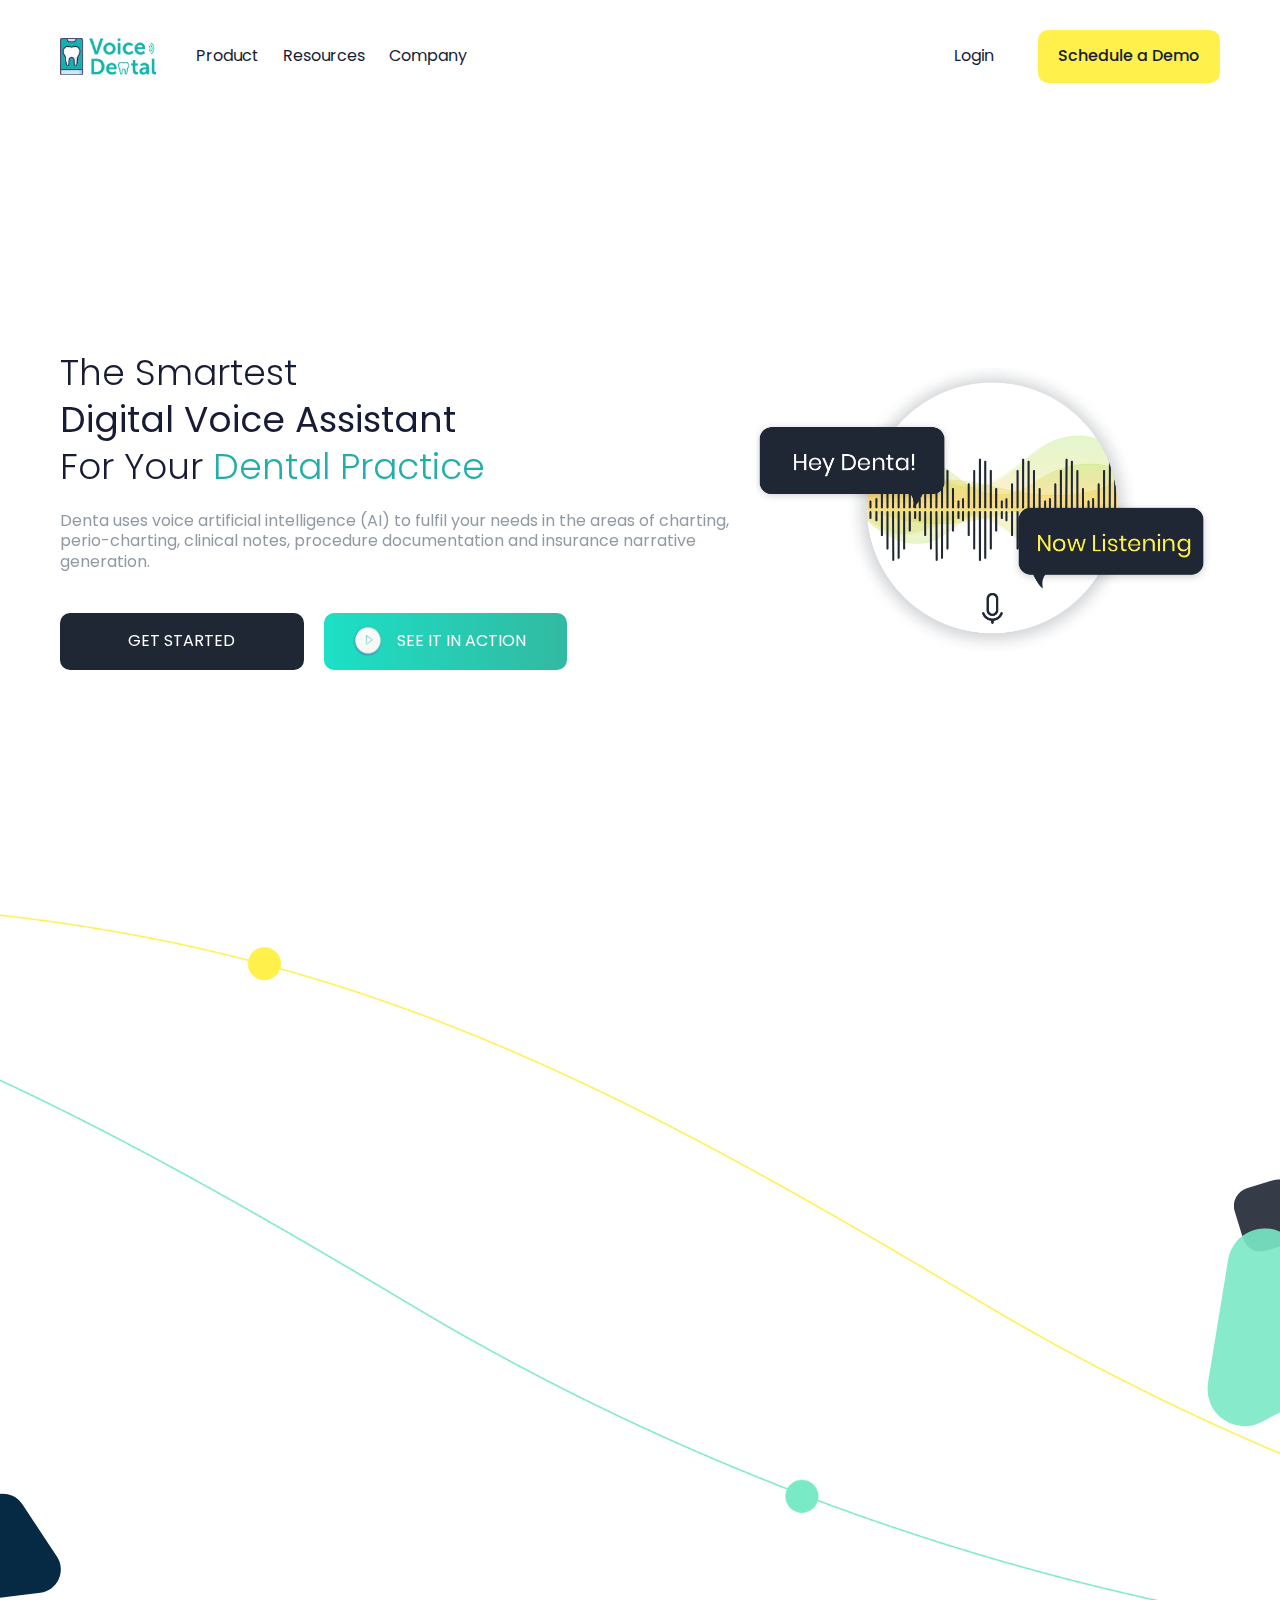
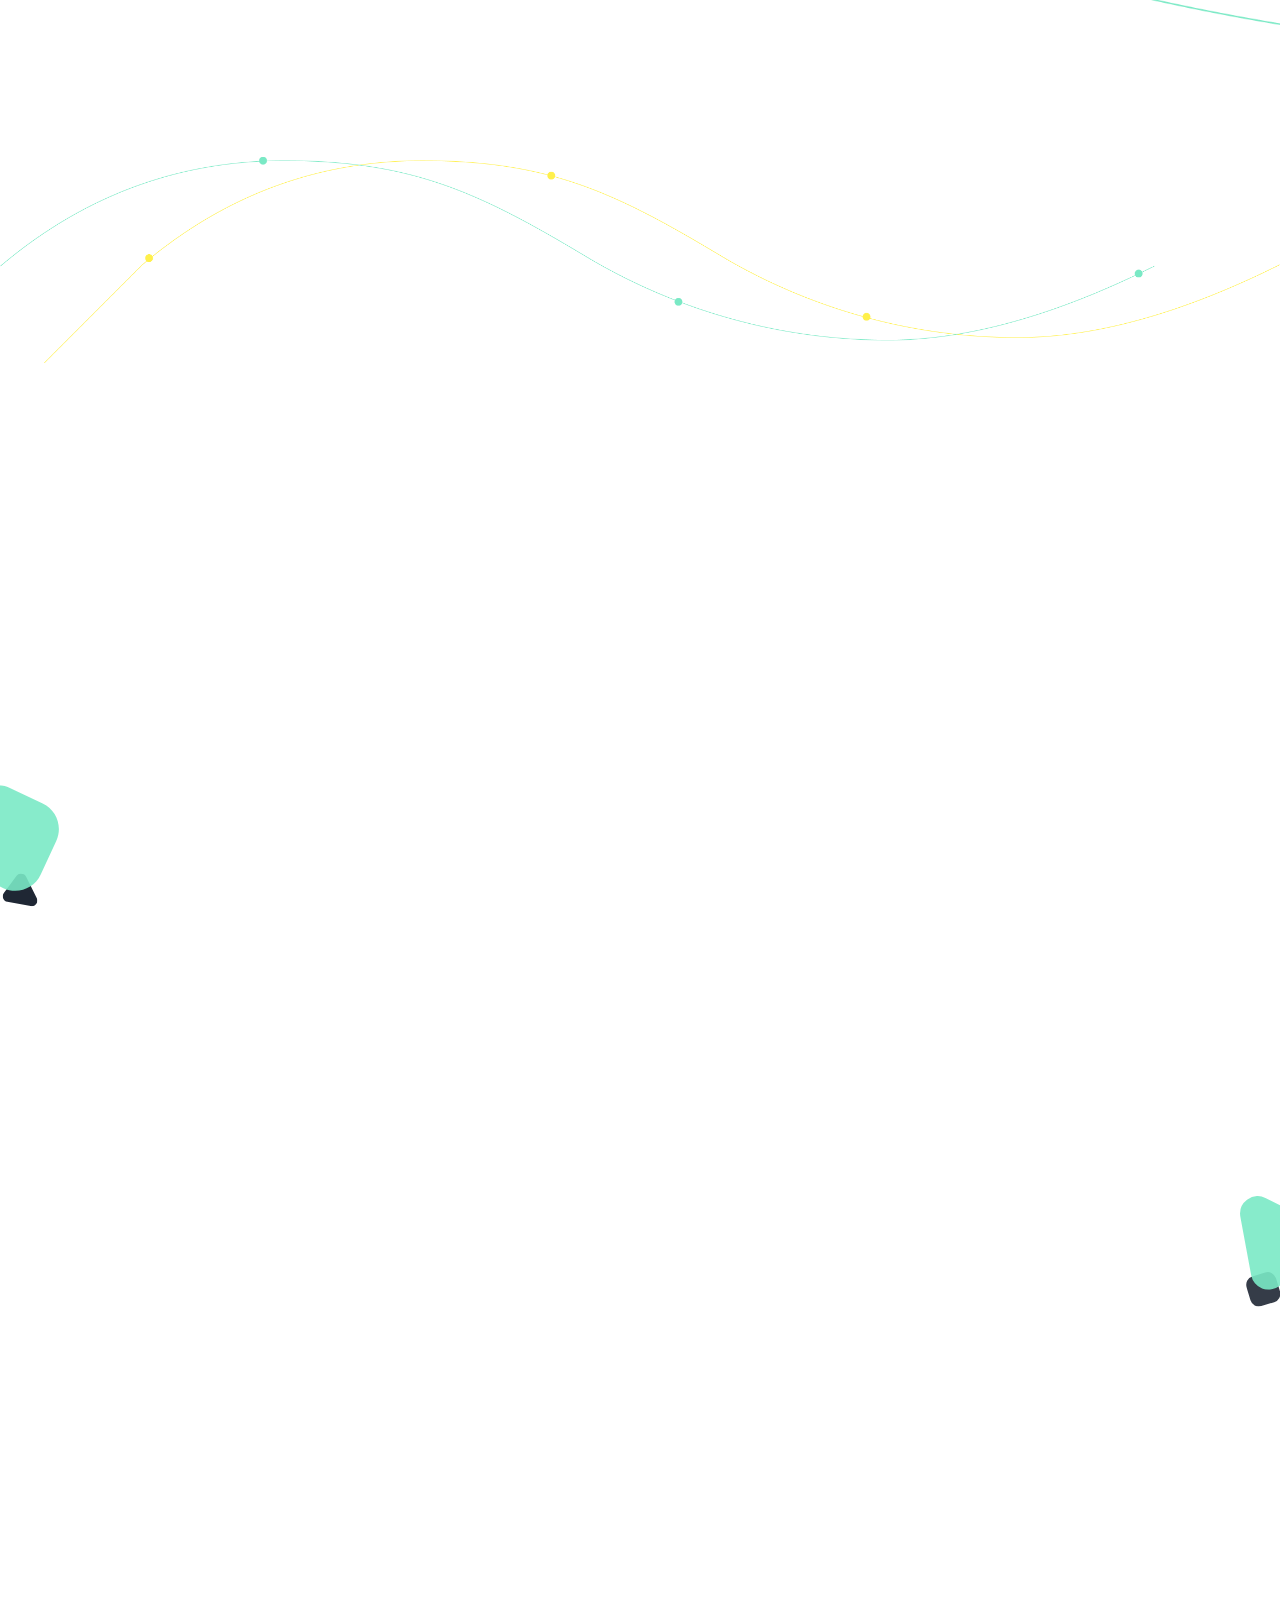
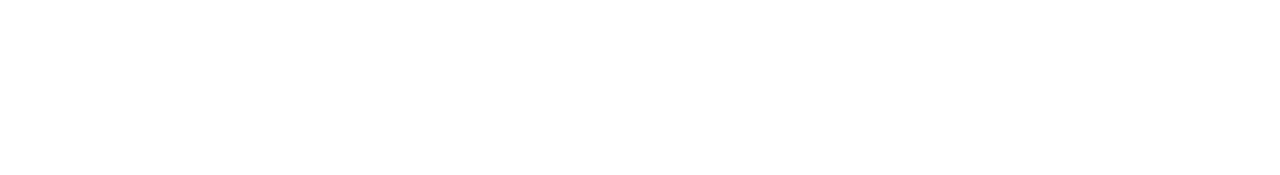
==== commit 87647ed1: "Update index.html" ====
--- a/index.html
+++ b/index.html
@@ -9,7 +9,11 @@
       rel="stylesheet"
     />
     <link href="https://unpkg.com/aos@2.3.1/dist/aos.css" rel="stylesheet" />
-    <link rel="stylesheet" href="./assets/css/lib/swiper.min.css" />
+    <link
+      rel="stylesheet"
+      href="./assets/css/lib/swiper.min.css"
+      media="only screen and (min-width: 736px)"
+    />
     <link rel="stylesheet" href="./assets/css/style.css" />
   </head>
   <body>
@@ -86,7 +90,7 @@
             data-aos="fade-up"
             data-aos-duration="1000"
             data-aos-offset="0"
-            data-aos-delay="2000"
+            data-aos-delay="1000"
           >
             <a href="javascript:void(0)" class="btn gt-started">GET STARTED </a>
             <a
@@ -104,12 +108,12 @@
         <div class="right-img">
           <figure
             data-aos="fade-in"
-            data-aos-delay="3000"
+            data-aos-delay="1000"
             data-aos-duration="1000"
             data-aos-easing="linear"
             data-aos-offset="0"
           >
-            <img src="./assets/images/banner-anime.gif" alt="banner" />
+            <img src="./assets/images/hey-denta.png" alt="banner" />
           </figure>
         </div>
       </div>
@@ -142,7 +146,7 @@
         data-aos="fade-up"
         data-aos-duration="1000"
         data-aos-offset="0"
-        data-aos-delay="500"
+        data-aos-delay="1000"
       >
         Works With Your Open Dental<br />
         Practice Management System
@@ -164,7 +168,7 @@
         data-aos="fade-up"
         data-aos-duration="1000"
         data-aos-offset="0"
-        data-aos-delay="1500"
+        data-aos-delay="1000"
       >
         <div class="swiper-wrapper">
           <div class="swiper-slide">
@@ -174,20 +178,6 @@
               title="Open Dental"
             />
           </div>
-          <div class="swiper-slide">
-            <img
-              src="./assets/images/open-dental.png"
-              alt="Open Dental"
-              title="Open Dental"
-            />
-          </div>
-          <div class="swiper-slide">
-            <img
-              src="./assets/images/open-dental.png"
-              alt="Open Dental"
-              title="Open Dental"
-            />
-          </div>
         </div>
         <!-- Add Pagination -->
         <div class="swiper-pagination"></div>
@@ -198,7 +188,7 @@
         data-aos="fade-up"
         data-aos-duration="1000"
         data-aos-offset="0"
-        data-aos-delay="2000"
+        data-aos-delay="1000"
       >
         OPEN DENTAL. IN REAL-TIME
       </p>
@@ -206,7 +196,7 @@
         data-aos="fade-up"
         data-aos-duration="1000"
         data-aos-offset="0"
-        data-aos-delay="2500"
+        data-aos-delay="1000"
       >
         * Coming soon on other PMS platforms.
       </p>
@@ -242,7 +232,7 @@
         data-aos-delay="2500"
       >
         <ul class="tab-items d-flex">
-          <li class="active">Perio Exam</li>
+          <li class="active">Periodontal Exam</li>
           <li>Voice Notes</li>
           <li>Charting</li>
         </ul>
@@ -267,7 +257,7 @@
                     title="Perio Exam"
                   />
                 </figure>
-                <h4>Perio Exam</h4>
+                <h4>Periodontal Exam</h4>
                 <p>
                   Hygenists can perform perio-exam in under 5 mins without any
                   assistance.
@@ -437,5 +427,14 @@
     <script src="https://unpkg.com/aos@2.3.1/dist/aos.js"></script>
     <script src="./assets/js/lib/swiper.min.js"></script>
     <script src="./assets/js/main.js"></script>
+    <script>
+      let dentSwiper = new Swiper(".open-dental-overall", {
+        pagination: {
+          el: ".open-dental-overall .swiper-pagination",
+          clickable: true,
+        },
+      });
+      dentSwiper.destroy();
+    </script>
   </body>
 </html>
--- a/assets/css/style.css
+++ b/assets/css/style.css
@@ -551,157 +551,6 @@
   font-weight: 300;
   color: #1f2734;
 }
-/* Responsive */
-@media (max-width: 991px) {
-  .burger-menu {
-    display: flex;
-    flex-basis: 20%;
-
-    justify-content: flex-end;
-  }
-  .menu-lines {
-    cursor: pointer;
-    position: relative;
-    z-index: 33;
-  }
-
-  .burger-menu span {
-    height: 4px;
-    width: 25px;
-    background-color: #1f2734;
-    display: block;
-    pointer-events: none;
-  }
-  .menu-active span {
-    background-color: #ffffff;
-  }
-  .burger-menu span.line-2 {
-    margin: 4px 0;
-  }
-  nav .overall-menus {
-    position: fixed;
-    right: -100%;
-    top: 0;
-    height: 100vh;
-    z-index: 3;
-    width: 80%;
-    background: #171c34;
-    flex-direction: column;
-
-    justify-content: center;
-  }
-  nav .overall-menus.slide-in {
-    right: 0 !important;
-  }
-  nav .nav-button a {
-    display: block;
-    width: 100%;
-  }
-  nav .btn {
-    margin: 0 0 30px 0;
-  }
-  nav .list-menu li {
-    display: inline-block;
-    width: 100%;
-    padding: 30px;
-    text-align: center;
-  }
-  nav .list-menu li a,
-  nav .nav-button a:first-child {
-    color: #ffffff;
-    font-size: 24px;
-    text-align: center;
-  }
-  nav .nav-button a:first-child {
-    padding: 30px;
-  }
-  .nav-button {
-    display: flex;
-    flex-direction: column;
-  }
-  .overlay {
-    position: fixed;
-    top: 0;
-    width: 100%;
-    height: 100%;
-    background-color: rgba(0, 0, 0, 0.62);
-    left: 0;
-    z-index: -1;
-    display: none;
-  }
-  nav .nav-button a.demo-btn {
-    display: inline-block;
-    width: auto;
-    margin: 30px 0;
-  }
-  nav .left-sec {
-    flex-basis: 80%;
-  }
-  nav .left-sec img {
-    width: 50%;
-  }
-
-  .banner {
-    flex-direction: column-reverse;
-    height: auto;
-  }
-  .perio-col {
-    flex-direction: column-reverse;
-  }
-  .denta-specs {
-    margin: 0 0 30px 0;
-  }
-  .reviews {
-    flex-direction: column;
-  }
-  .section-4 .panel:nth-child(even) {
-    margin: 30px 0;
-  }
-  .foot-links {
-    flex-direction: column;
-  }
-  footer .foot-col {
-    width: 100%;
-    margin: 0 0 40px 0;
-  }
-}
-@media (max-width: 767px) {
-  br {
-    display: none;
-  }
-  nav {
-    padding: 30px 20px;
-  }
-  .section-spacing {
-    padding: 50px 20px;
-  }
-  .last-btn {
-    flex-direction: column;
-  }
-  .banner .btn {
-    padding: 0;
-    text-align: center;
-    min-height: 60px;
-  }
-  .gt-started {
-    margin: 0 0 20px 0;
-  }
-  .section-2 img {
-    width: 100%;
-  }
-  .section-2 {
-    background: none;
-  }
-  .section-2 h2 + p {
-    margin: 0 0 30px 0;
-  }
-  .section-4 {
-    background: none;
-  }
-  .perio-col {
-    margin: 30px 0 0;
-  }
-}
 
 /* Accordion */
 .accordion {
@@ -730,6 +579,7 @@
 .accordion h4 {
   margin-bottom: 0;
   font-weight: 400;
+  flex-basis: 90%;
 }
 .accordion .accordion-copy {
   display: none;
@@ -755,6 +605,7 @@
   display: flex;
   align-items: center;
   justify-content: center;
+  margin: 0 0 0 20px;
 }
 .accordion-icon img {
   width: 45%;
@@ -805,3 +656,207 @@
   cursor: pointer;
   border: 1px solid;
 }
+
+/* Responsive */
+@media (max-width: 991px) {
+  br {
+    display: none;
+  }
+  .burger-menu {
+    display: flex;
+    flex-basis: 20%;
+
+    justify-content: flex-end;
+  }
+  .menu-lines {
+    cursor: pointer;
+    position: relative;
+    z-index: 33;
+  }
+
+  .burger-menu span {
+    height: 4px;
+    width: 25px;
+    background-color: #1f2734;
+    display: block;
+    pointer-events: none;
+  }
+  .menu-active span {
+    background-color: #ffffff;
+  }
+  .burger-menu span.line-2 {
+    margin: 4px 0;
+  }
+  nav .overall-menus {
+    position: fixed;
+    right: -100%;
+    top: 0;
+    height: 100vh;
+    z-index: 3;
+    width: 80%;
+    background: #171c34;
+    flex-direction: column;
+
+    justify-content: center;
+  }
+  nav .overall-menus.slide-in {
+    right: 0 !important;
+  }
+  nav .nav-button a {
+    display: block;
+    width: 100%;
+  }
+  nav .btn {
+    margin: 0 0 30px 0;
+  }
+  nav .list-menu li {
+    display: inline-block;
+    width: 100%;
+    padding: 30px;
+    text-align: center;
+  }
+  nav .list-menu li a,
+  nav .nav-button a:first-child {
+    color: #ffffff;
+    font-size: 24px;
+    text-align: center;
+  }
+  nav .nav-button a:first-child {
+    padding: 30px;
+  }
+  .nav-button {
+    display: flex;
+    flex-direction: column;
+  }
+  .overlay {
+    position: fixed;
+    top: 0;
+    width: 100%;
+    height: 100vh;
+    background-color: rgba(0, 0, 0, 0.62);
+    left: 0;
+    z-index: -1;
+    display: none;
+  }
+  nav .nav-button a.demo-btn {
+    display: inline-block;
+    width: auto;
+    margin: 30px 0;
+  }
+  nav .left-sec {
+    flex-basis: 80%;
+  }
+  nav .left-sec img {
+    width: 50%;
+  }
+
+  .banner {
+    flex-direction: column-reverse;
+    height: auto;
+  }
+  .perio-col {
+    flex-direction: column-reverse;
+  }
+  .denta-specs {
+    margin: 0 0 30px 0;
+  }
+  .reviews {
+    flex-direction: column;
+  }
+  .section-4 .panel:nth-child(even) {
+    margin: 30px 0;
+  }
+  .foot-links {
+    flex-direction: column;
+  }
+  footer .foot-col {
+    width: 100%;
+    margin: 0 0 40px 0;
+  }
+  .popup-container .inner-pop {
+    width: 80%;
+  }
+  /* Product Page */
+  .overall-prod {
+    flex-direction: column;
+  }
+  .right-prod .cards {
+    flex-basis: 47%;
+  }
+  .left-prod {
+    margin: 20px 0;
+  }
+  .tab-items li {
+    display: flex;
+    align-items: center;
+    justify-content: center;
+  }
+  /* Resource */
+  .accordion-sec .tab-items li {
+    width: 20%;
+  }
+}
+@media (max-width: 767px) {
+  br {
+    display: none;
+  }
+  nav {
+    padding: 30px 20px;
+  }
+  .banner {
+    padding: 140px 20px 50px 20px !important;
+  }
+  .section-spacing {
+    padding: 50px 20px;
+  }
+  .last-btn {
+    flex-direction: column;
+  }
+  .banner .btn {
+    padding: 0;
+    text-align: center;
+    min-height: 60px;
+  }
+  .gt-started {
+    margin: 0 0 20px 0;
+  }
+  .section-2 img {
+    width: 100%;
+  }
+  .section-2 {
+    background: none;
+  }
+  .section-2 h2 + p {
+    margin: 0 0 30px 0;
+  }
+  .section-4 {
+    background: none;
+  }
+  .perio-col {
+    margin: 30px 0 0;
+  }
+  .tab-items {
+    flex-direction: column;
+  }
+  .tab-items li {
+    margin: 0 0 20px 0;
+  }
+  .perio-col .panel {
+    margin: 20px 6px;
+  }
+  .headline {
+    height: 100%;
+    padding: 150px 20px 50px 20px;
+  }
+  .right-prod .cards {
+    flex-wrap: nowrap;
+    flex-basis: 100%;
+    margin: 20px !important;
+  }
+  .accordion {
+    margin: 40px 6px;
+  }
+  .accordion-sec .tab-items li {
+    width: 100%;
+  }
+}
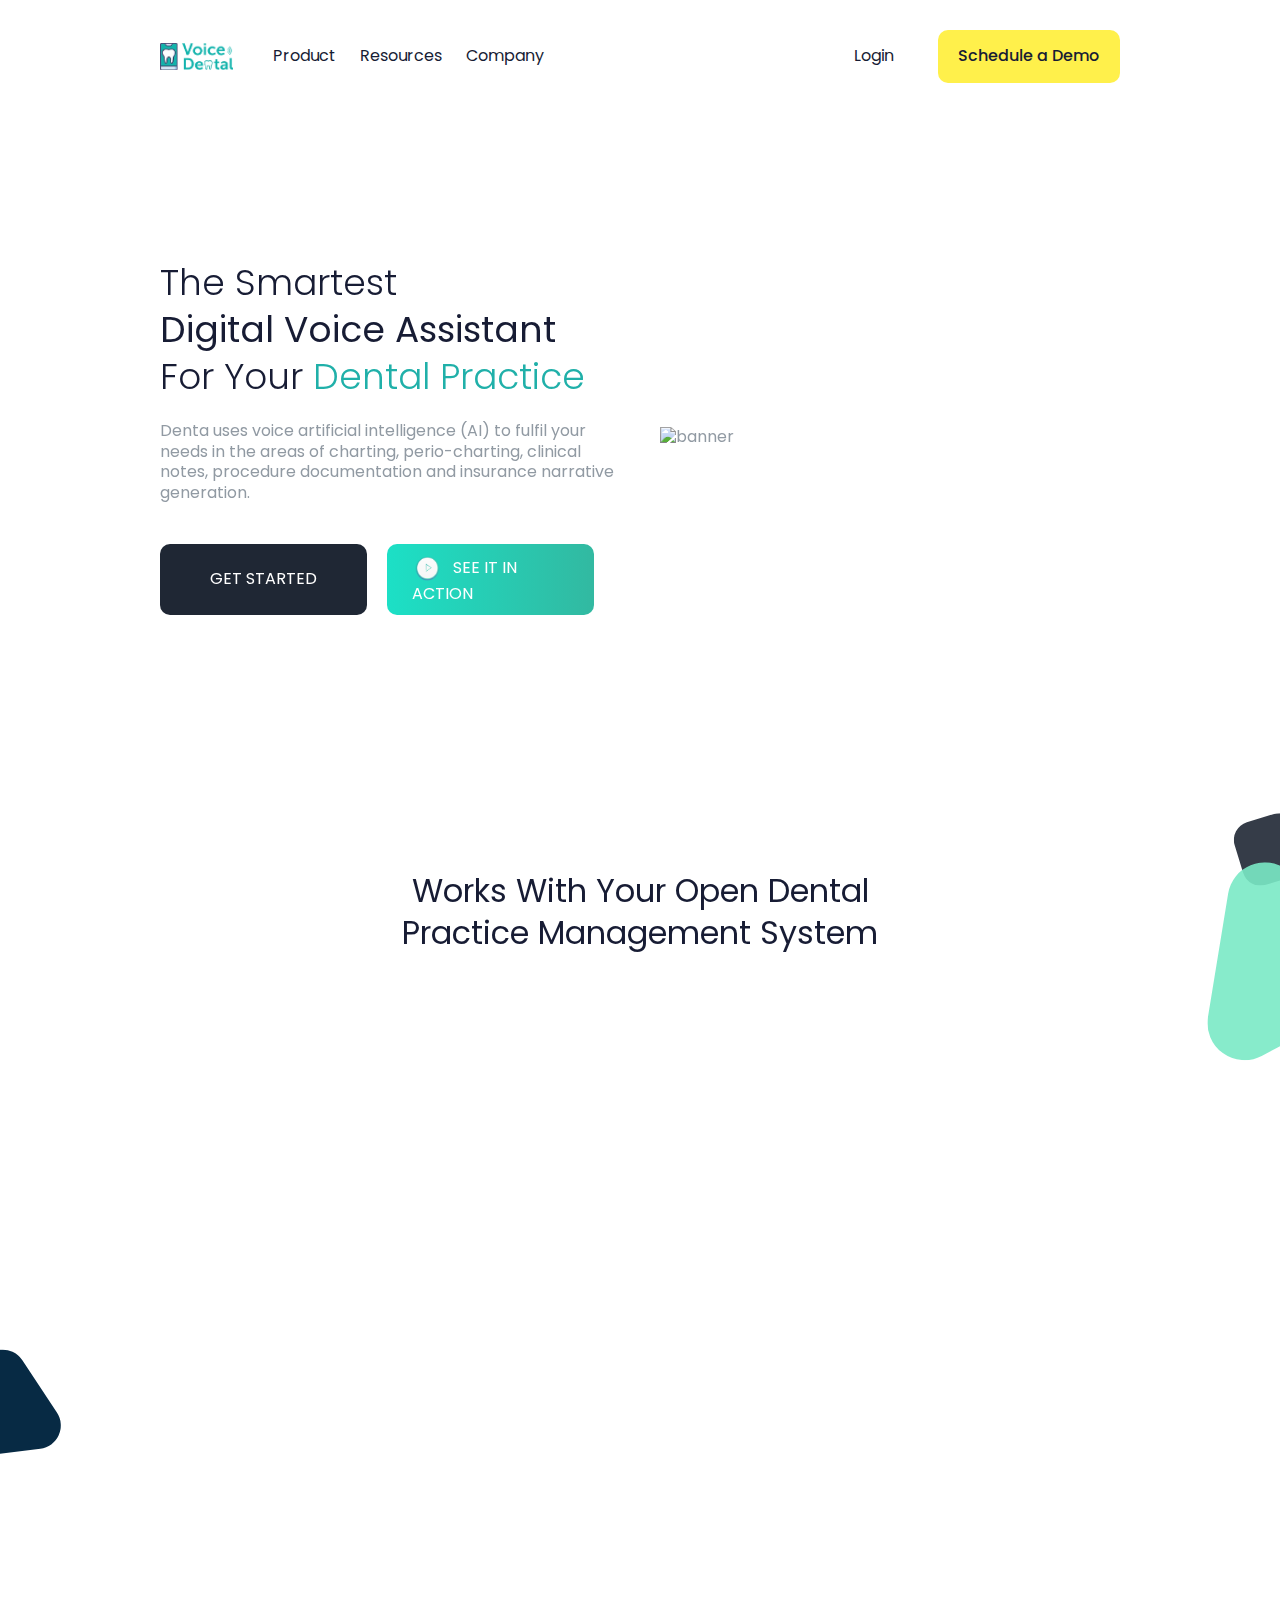
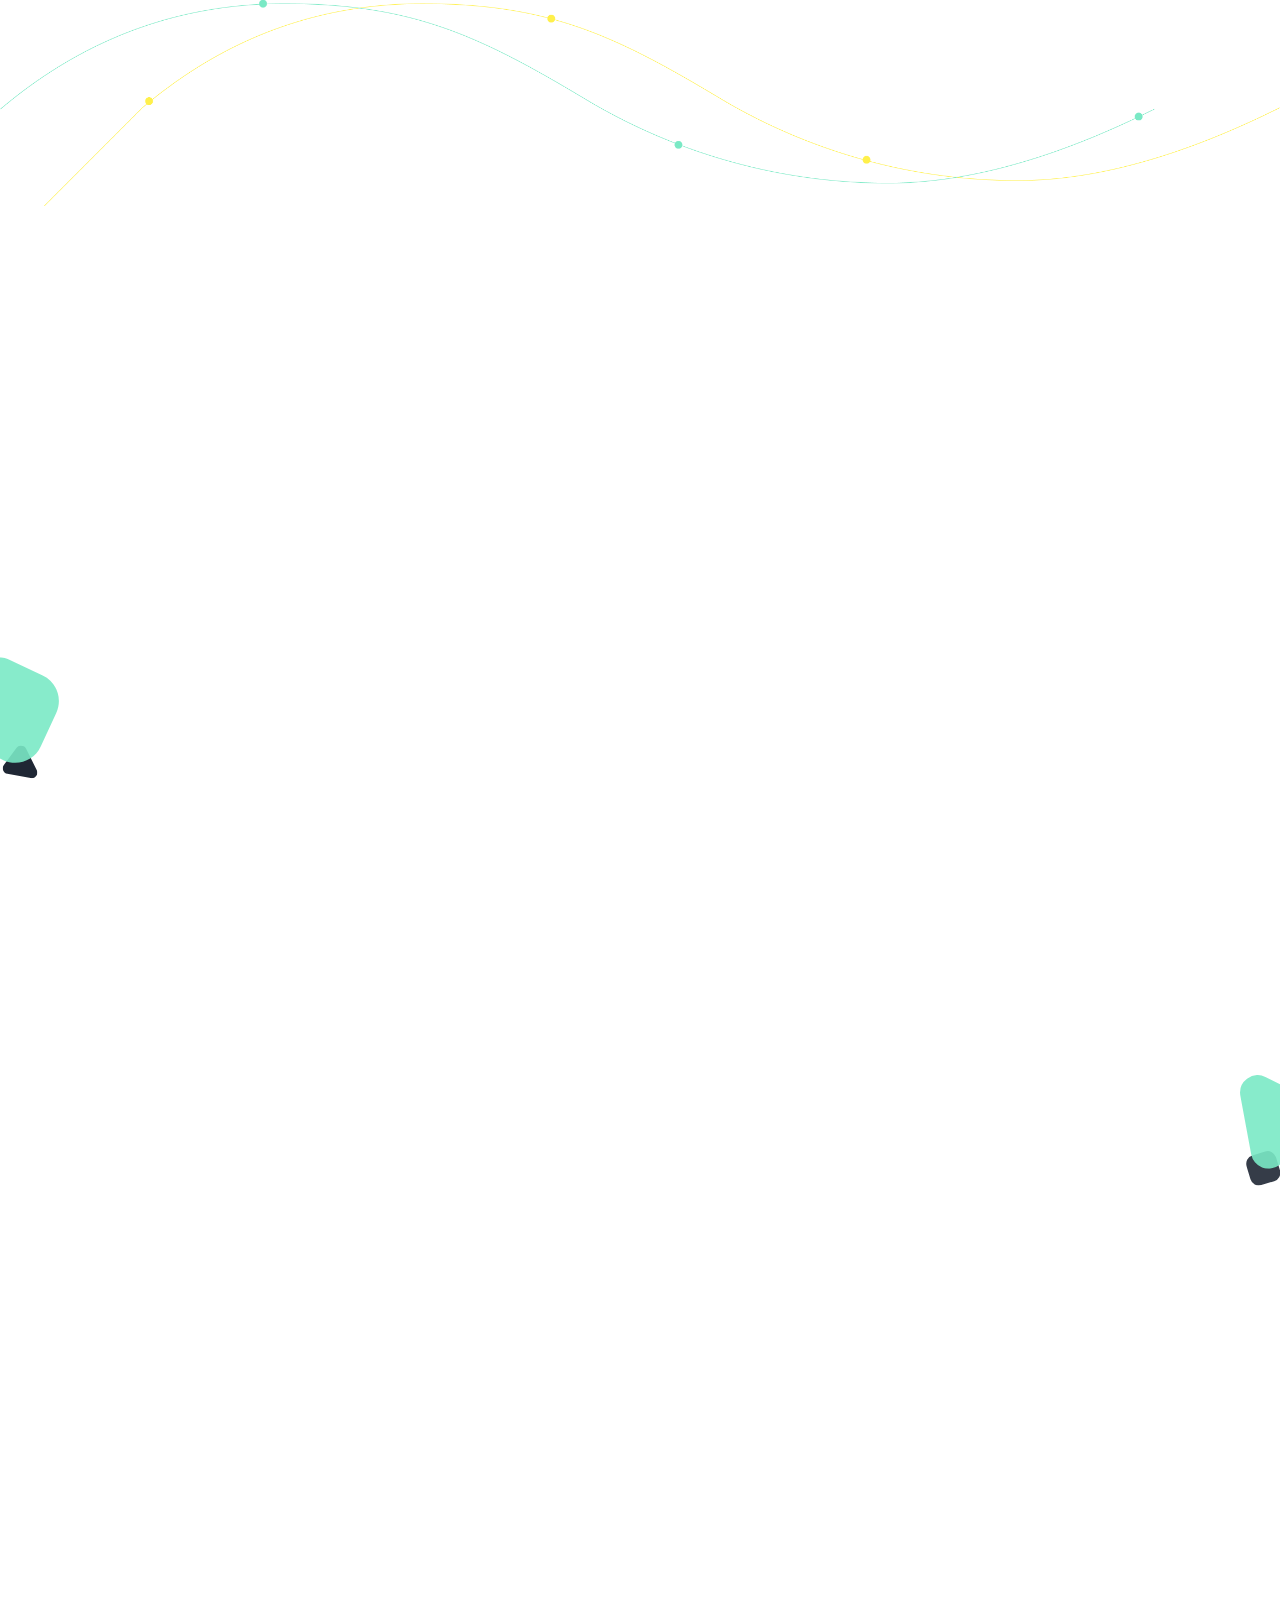
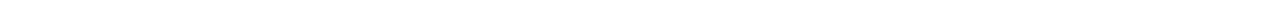
==== commit 3d920094: "Update index.html" ====
--- a/index.html
+++ b/index.html
@@ -113,7 +113,7 @@
             data-aos-easing="linear"
             data-aos-offset="0"
           >
-            <img src="./assets/images/hey-denta.png" alt="banner" />
+            <img src="./assets/images/hey-denta.gif" alt="banner" />
           </figure>
         </div>
       </div>
--- a/assets/css/style.css
+++ b/assets/css/style.css
@@ -78,7 +78,7 @@
   text-align: center;
 }
 .section-spacing {
-  padding: 60px;
+  padding: 60px 160px;
 }
 .d-block {
   display: block !important;
@@ -124,7 +124,7 @@
 
 /* Header */
 nav {
-  padding: 30px 60px 16px 60px;
+  padding: 30px 160px 16px 160px;
   justify-content: space-between;
   align-items: center;
   position: fixed;
@@ -185,14 +185,15 @@
 /* Banner */
 .banner {
   align-items: center;
-  height: 100vh;
-  padding: 180px 60px 60px;
+  height: 90vh;
+  padding: 125px 160px 60px;
 }
 .banner .left-content {
-  flex-basis: 60%;
+  flex-basis: 50%;
+  margin: 0 40px 0 0;
 }
 .banner .right-img {
-  flex-basis: calc(100% - 60%);
+  flex-basis: calc(100% - 50%);
   position: relative;
 }
 .banner h1 {
@@ -248,7 +249,7 @@
 }
 .banner .btn {
   padding: 10px 25px;
-  flex-basis: 35%;
+  flex-basis: 45%;
   justify-content: center;
 }
 .banner .left-content p {
@@ -279,11 +280,11 @@
 }
 /* Section 2 */
 .section-2 {
-  background-image: url(../images/curve-1.png),
-    url(../images/right-triangle.svg), url(../images/sec-2-left.svg);
-  background-position: 50% 0px, 113%, -5% 80%;
+  background-image: url(../images/right-triangle.svg),
+    url(../images/sec-2-left.svg);
+  background-position: 113% 0, -5% 80%;
   background-repeat: no-repeat;
-  background-size: cover, 21%, 10%;
+  background-size: 21%, 10%;
 }
 .section-2 img {
   width: 50%;
@@ -413,6 +414,13 @@
 }
 .headline h1 {
   margin: 0;
+  font-weight: 300;
+}
+.headline h1 b {
+  font-weight: 400;
+}
+.headline h1 span {
+  color: #20b0a9;
 }
 .tab-sec,
 .accordion-sec {
@@ -424,9 +432,7 @@
 .headline p {
   margin: 30px 0;
 }
-.headline .gradient-btn:hover {
-  background-size: 100% 0%;
-}
+
 .gradient-btn {
   background: rgb(62, 195, 178);
   background-size: 300% 100%;
@@ -438,11 +444,11 @@
     rgb(53, 126, 104)
   );
   color: #ffffff;
-  transition: all 0.4s ease-in-out;
+  transition: all 0.4s ease-in-out !important;
 }
 .gradient-btn:hover {
   background-position: 100% 0;
-  transition: all 0.4s ease-in-out;
+  transition: all 0.4s ease-in-out !important;
 }
 .grad-play-btn {
   align-items: center;
@@ -494,11 +500,14 @@
   justify-content: center;
 }
 .left-prod {
-  flex-basis: 40%;
+  flex-basis: 46%;
   margin: 0 40px 0 0;
 }
 .left-prod h2 b {
   font-weight: 400;
+}
+.left-prod h2 {
+  font-weight: 300;
 }
 .left-prod figure {
   margin: 50px 0;
@@ -795,6 +804,21 @@
   .accordion-sec .tab-items li {
     width: 20%;
   }
+  .section-spacing {
+    padding: 60px;
+  }
+  .right-img {
+    padding: 120px 0 60px 0;
+  }
+  nav {
+    padding: 30px 60px 16px 60px;
+  }
+  .section-2 img {
+    width: 80%;
+  }
+  .section-2 h2 + p {
+    margin-bottom: 40px;
+  }
 }
 @media (max-width: 767px) {
   br {
@@ -834,6 +858,7 @@
   }
   .perio-col {
     margin: 30px 0 0;
+    flex-direction: column;
   }
   .tab-items {
     flex-direction: column;
@@ -859,4 +884,10 @@
   .accordion-sec .tab-items li {
     width: 100%;
   }
-}
+  .overall-tabs {
+    display: none;
+  }
+  .banner .right-img {
+    margin: 0 0 30px 0;
+  }
+}
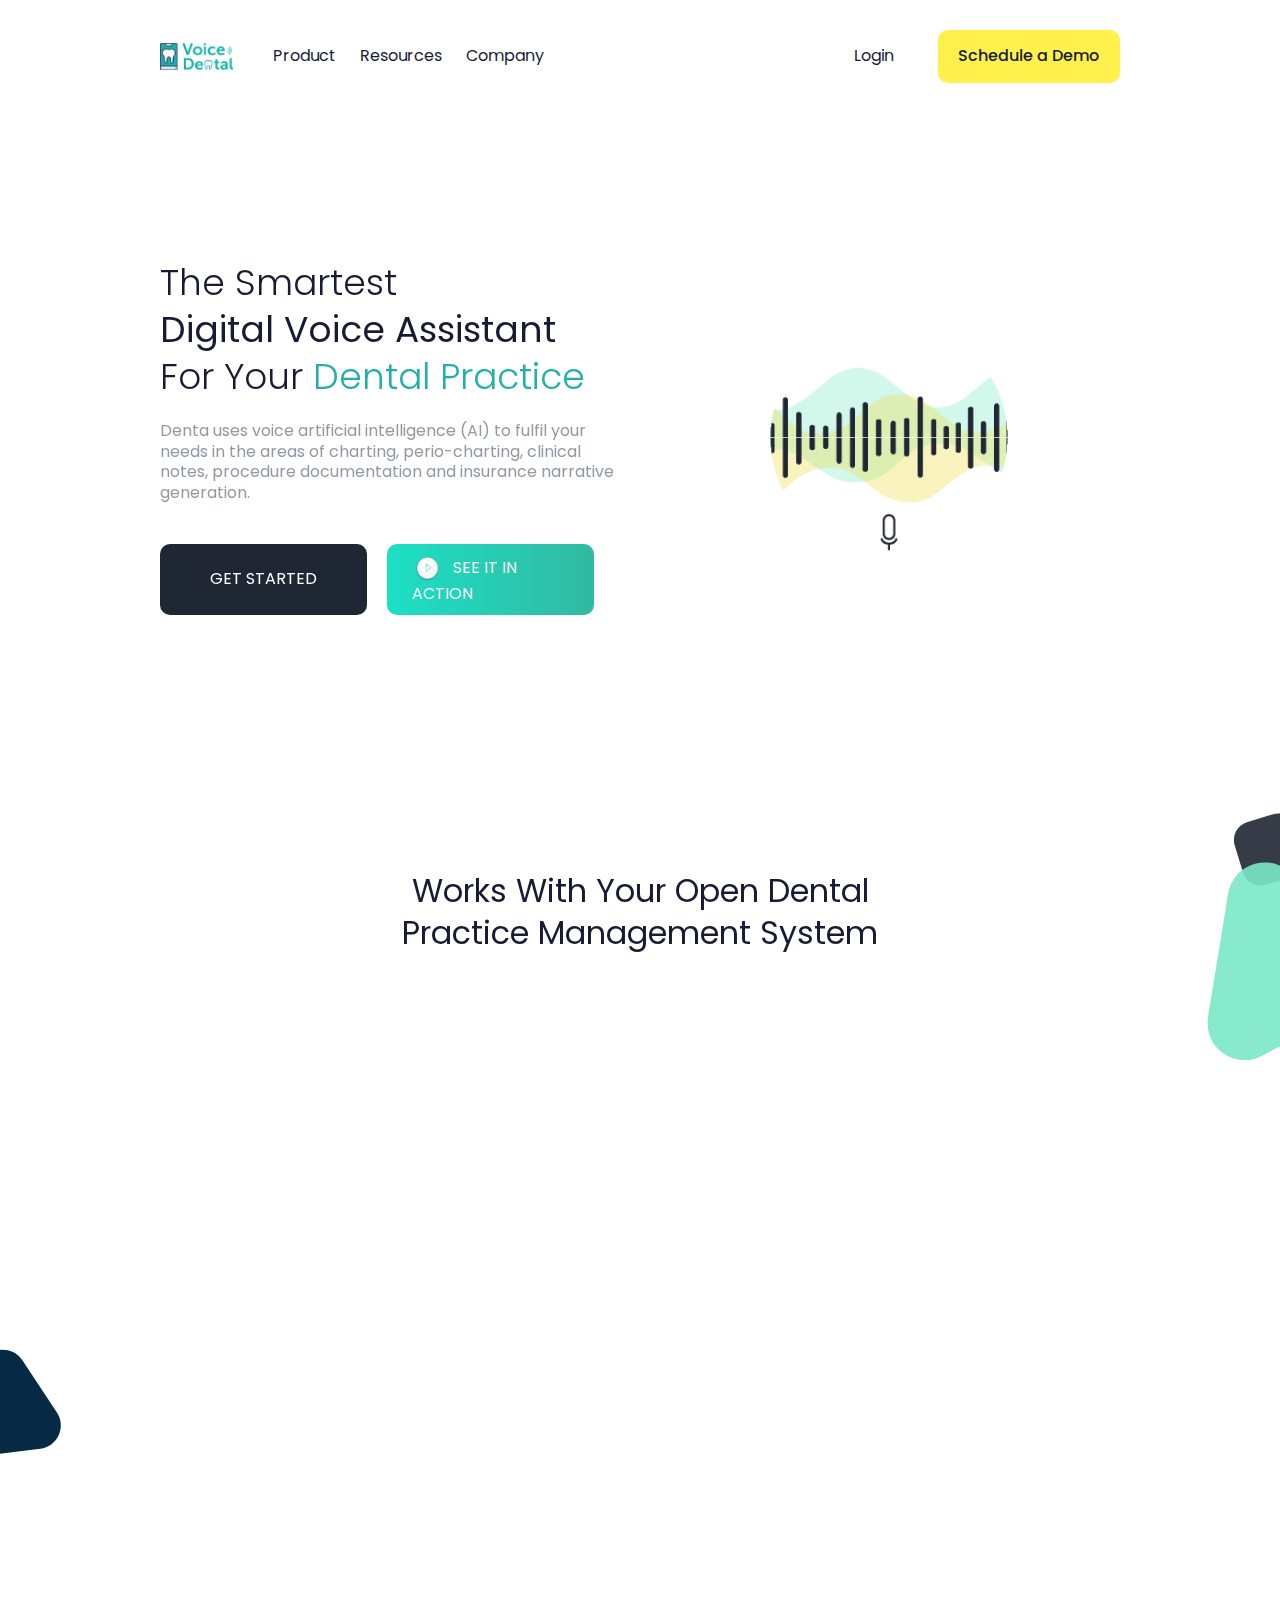
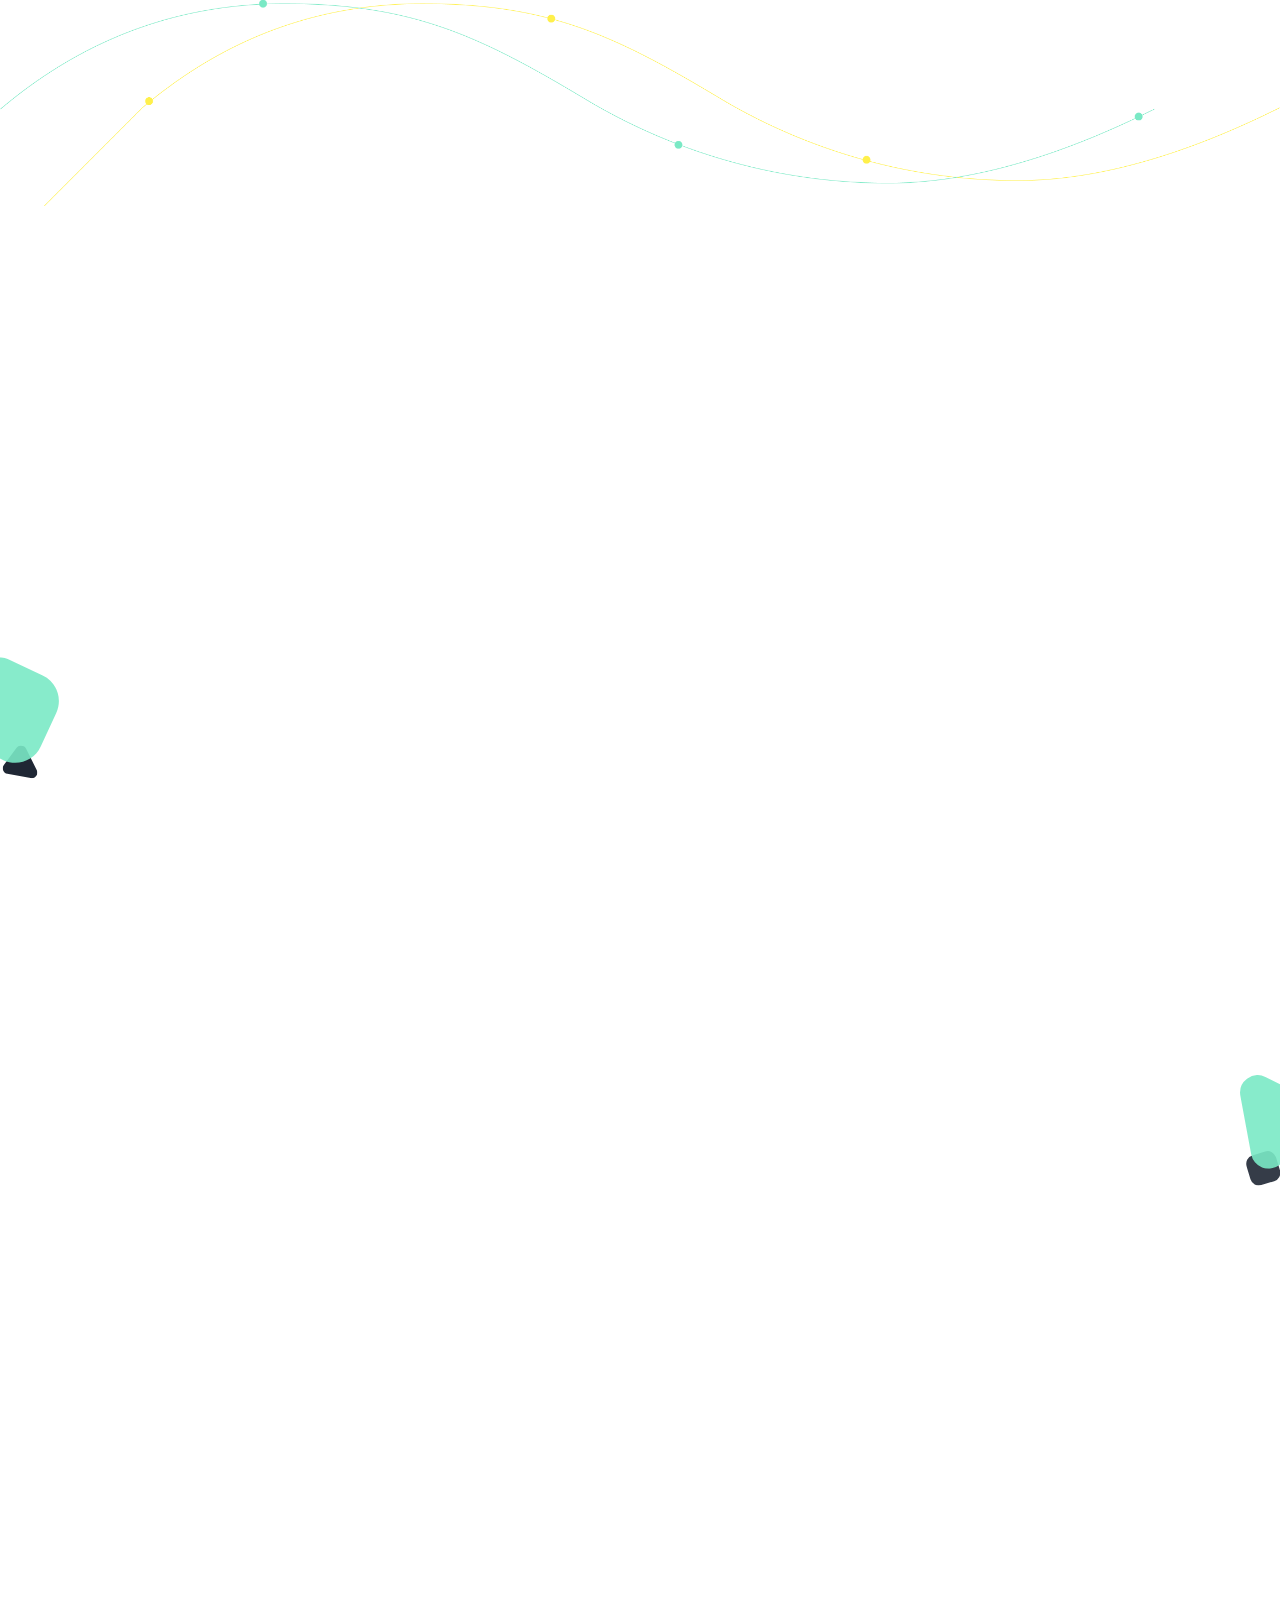
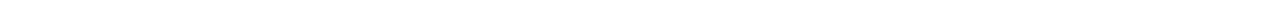
==== commit c7b1edd0: "Update index.html" ====
--- a/index.html
+++ b/index.html
@@ -113,7 +113,7 @@
             data-aos-easing="linear"
             data-aos-offset="0"
           >
-            <img src="./assets/images/hey-denta.gif" alt="banner" />
+            <img src="./assets/images/banner-anime.gif" alt="banner" />
           </figure>
         </div>
       </div>
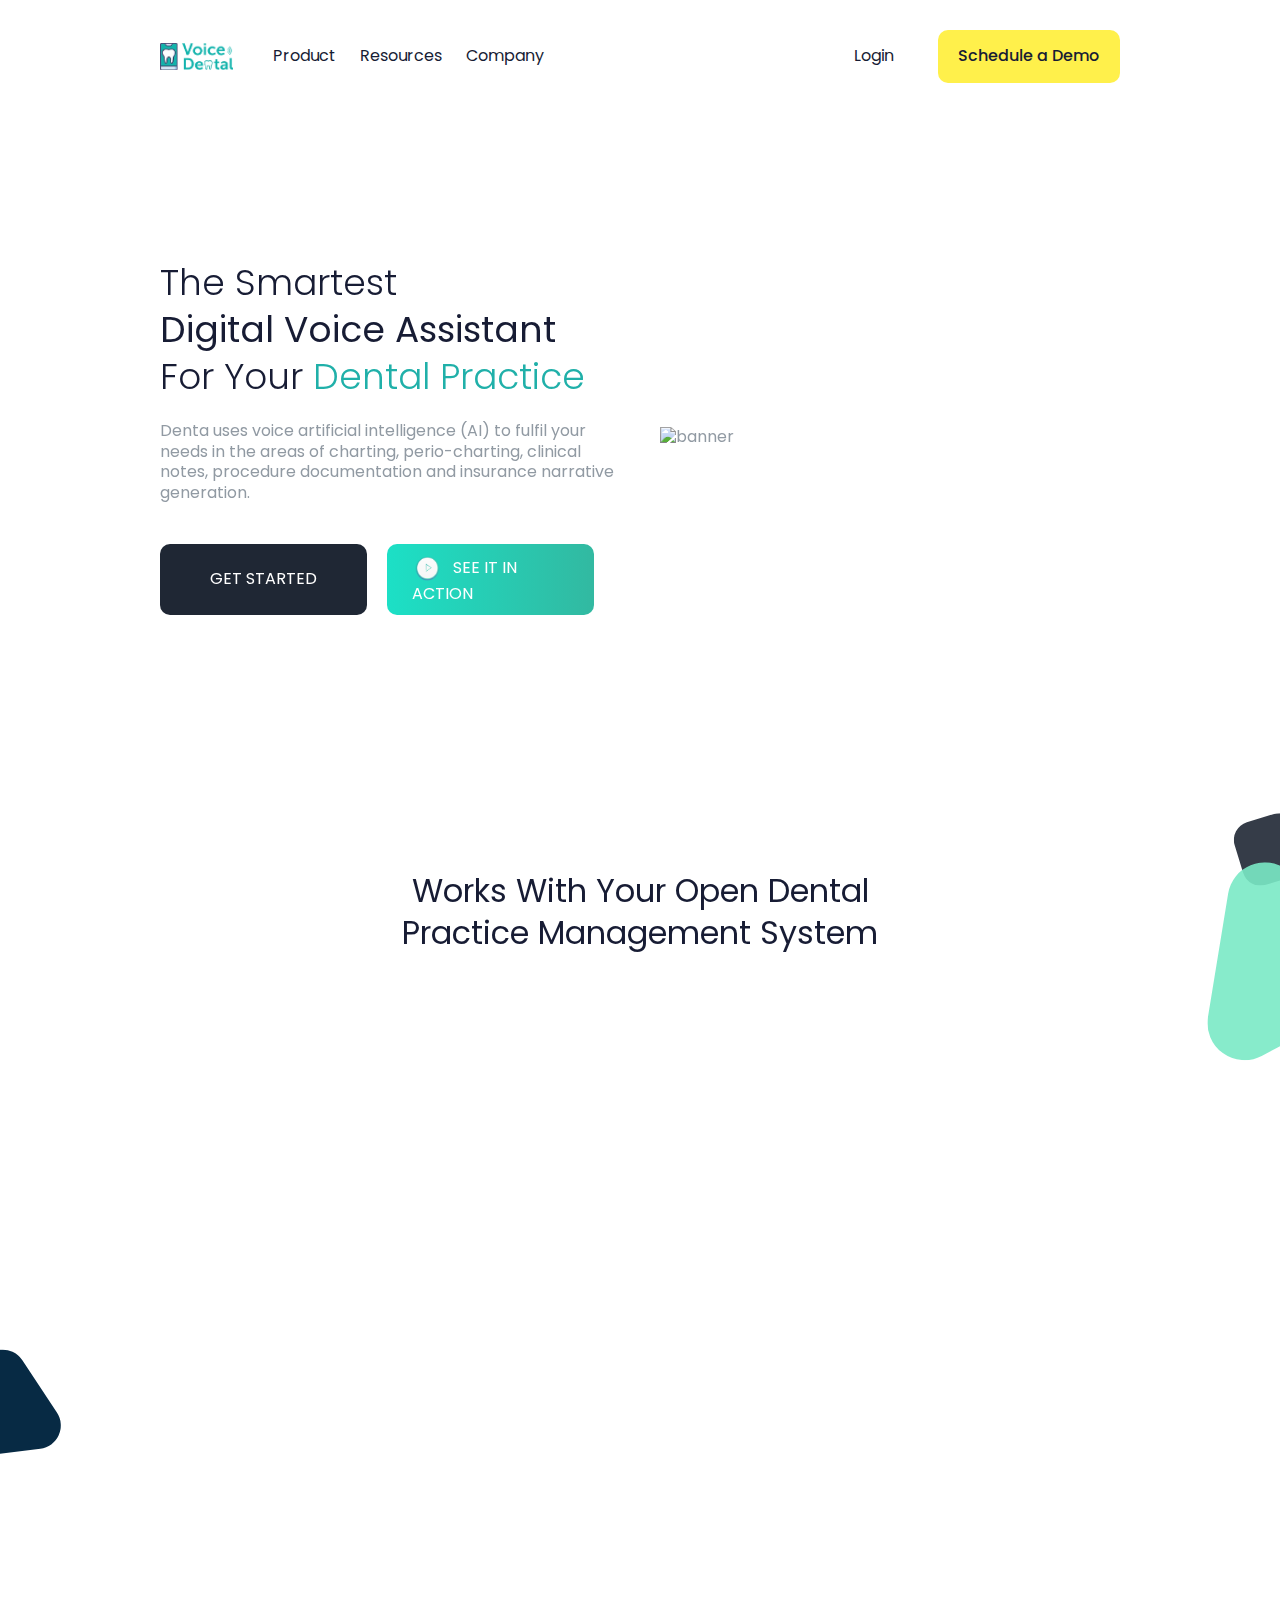
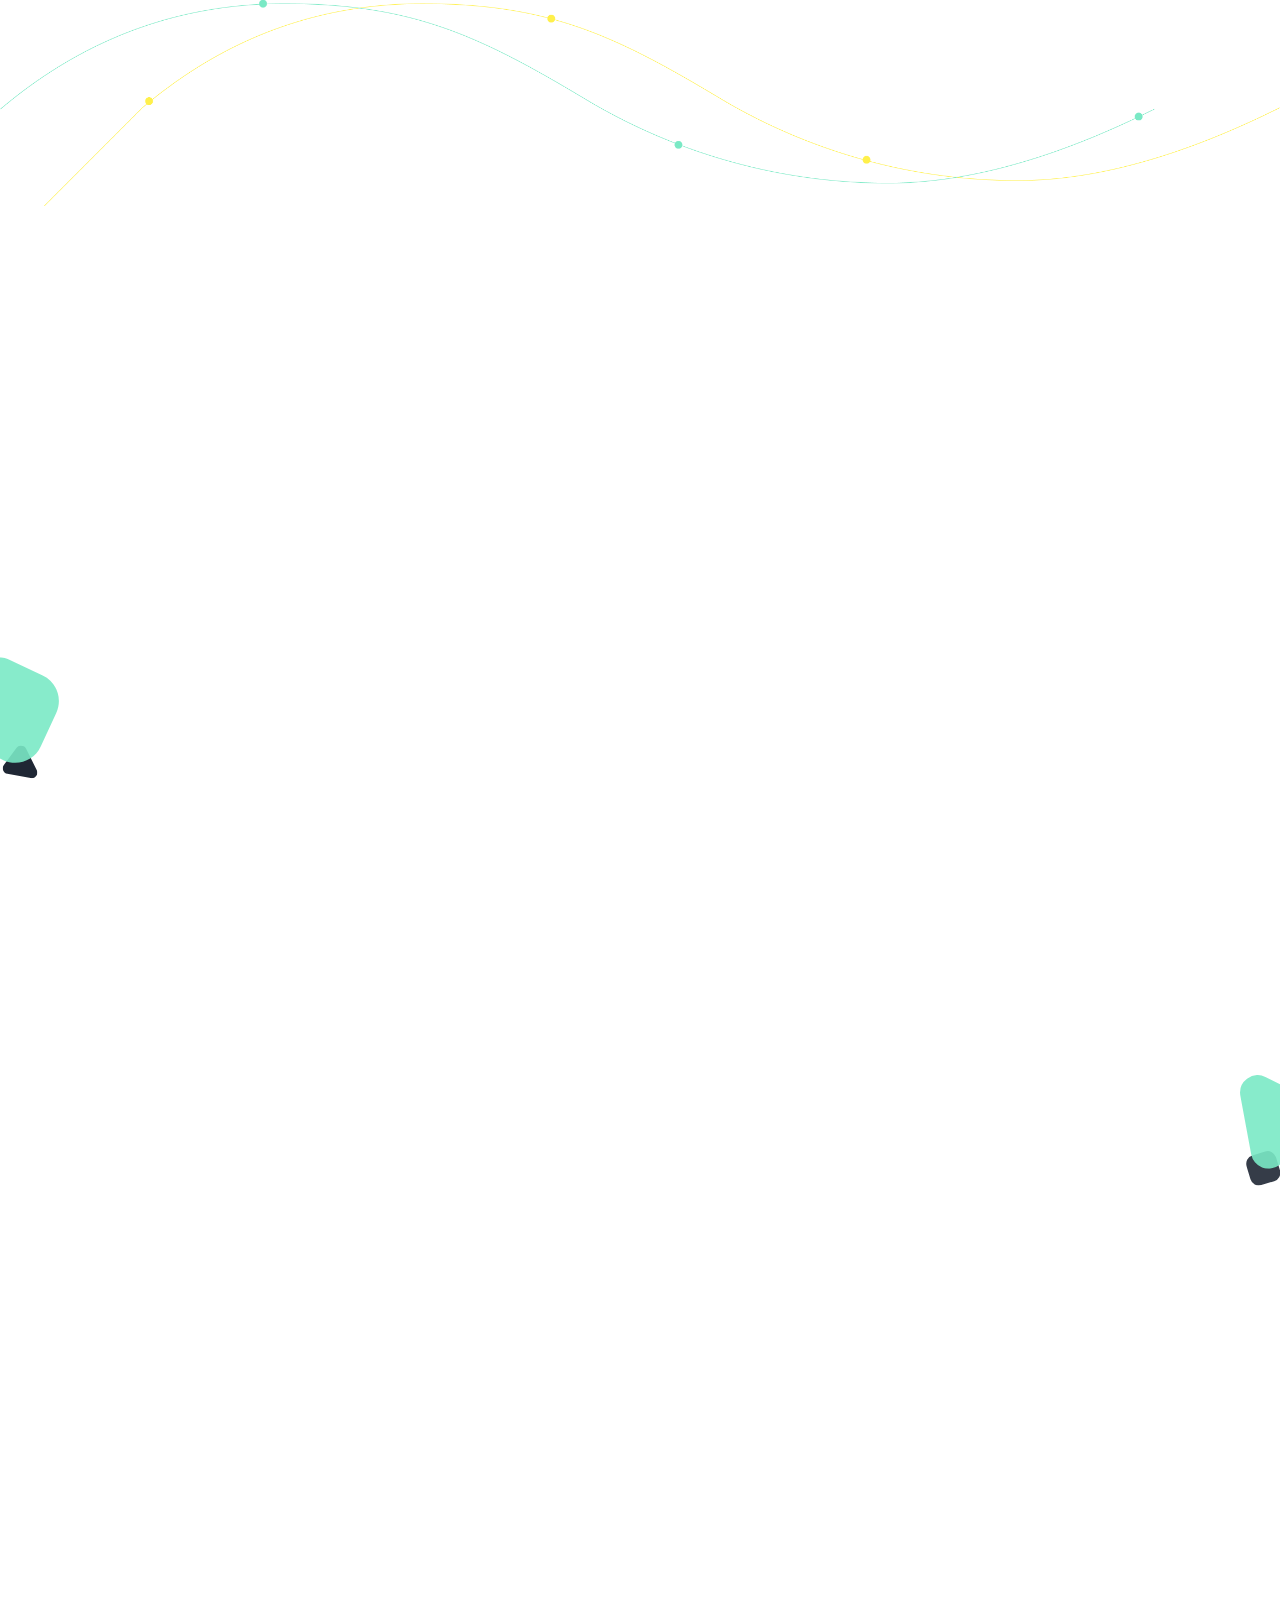
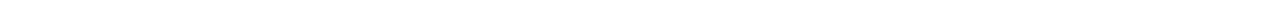
==== commit c572ec0e: "Update index.html" ====
--- a/index.html
+++ b/index.html
@@ -113,7 +113,7 @@
             data-aos-easing="linear"
             data-aos-offset="0"
           >
-            <img src="./assets/images/banner-anime.gif" alt="banner" />
+            <img src="./assets/images/hey-denta.gif" alt="banner" />
           </figure>
         </div>
       </div>
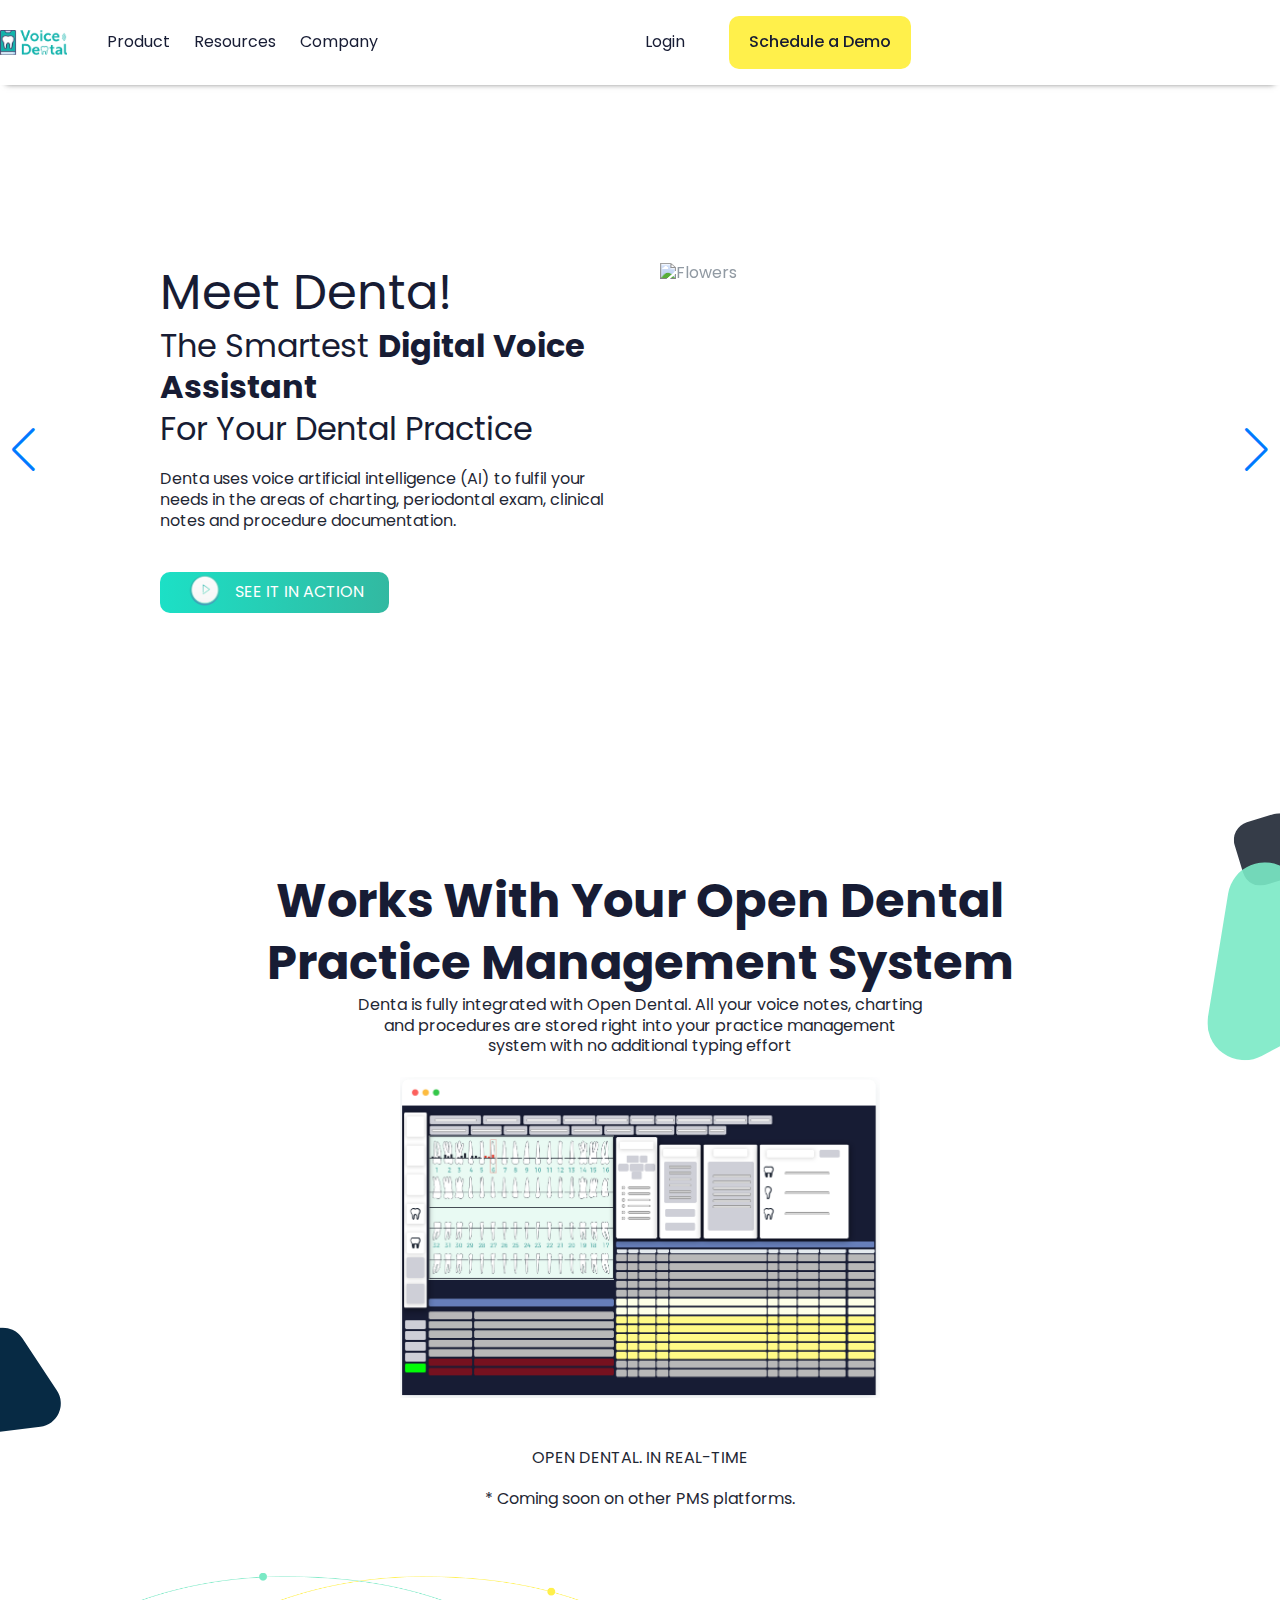
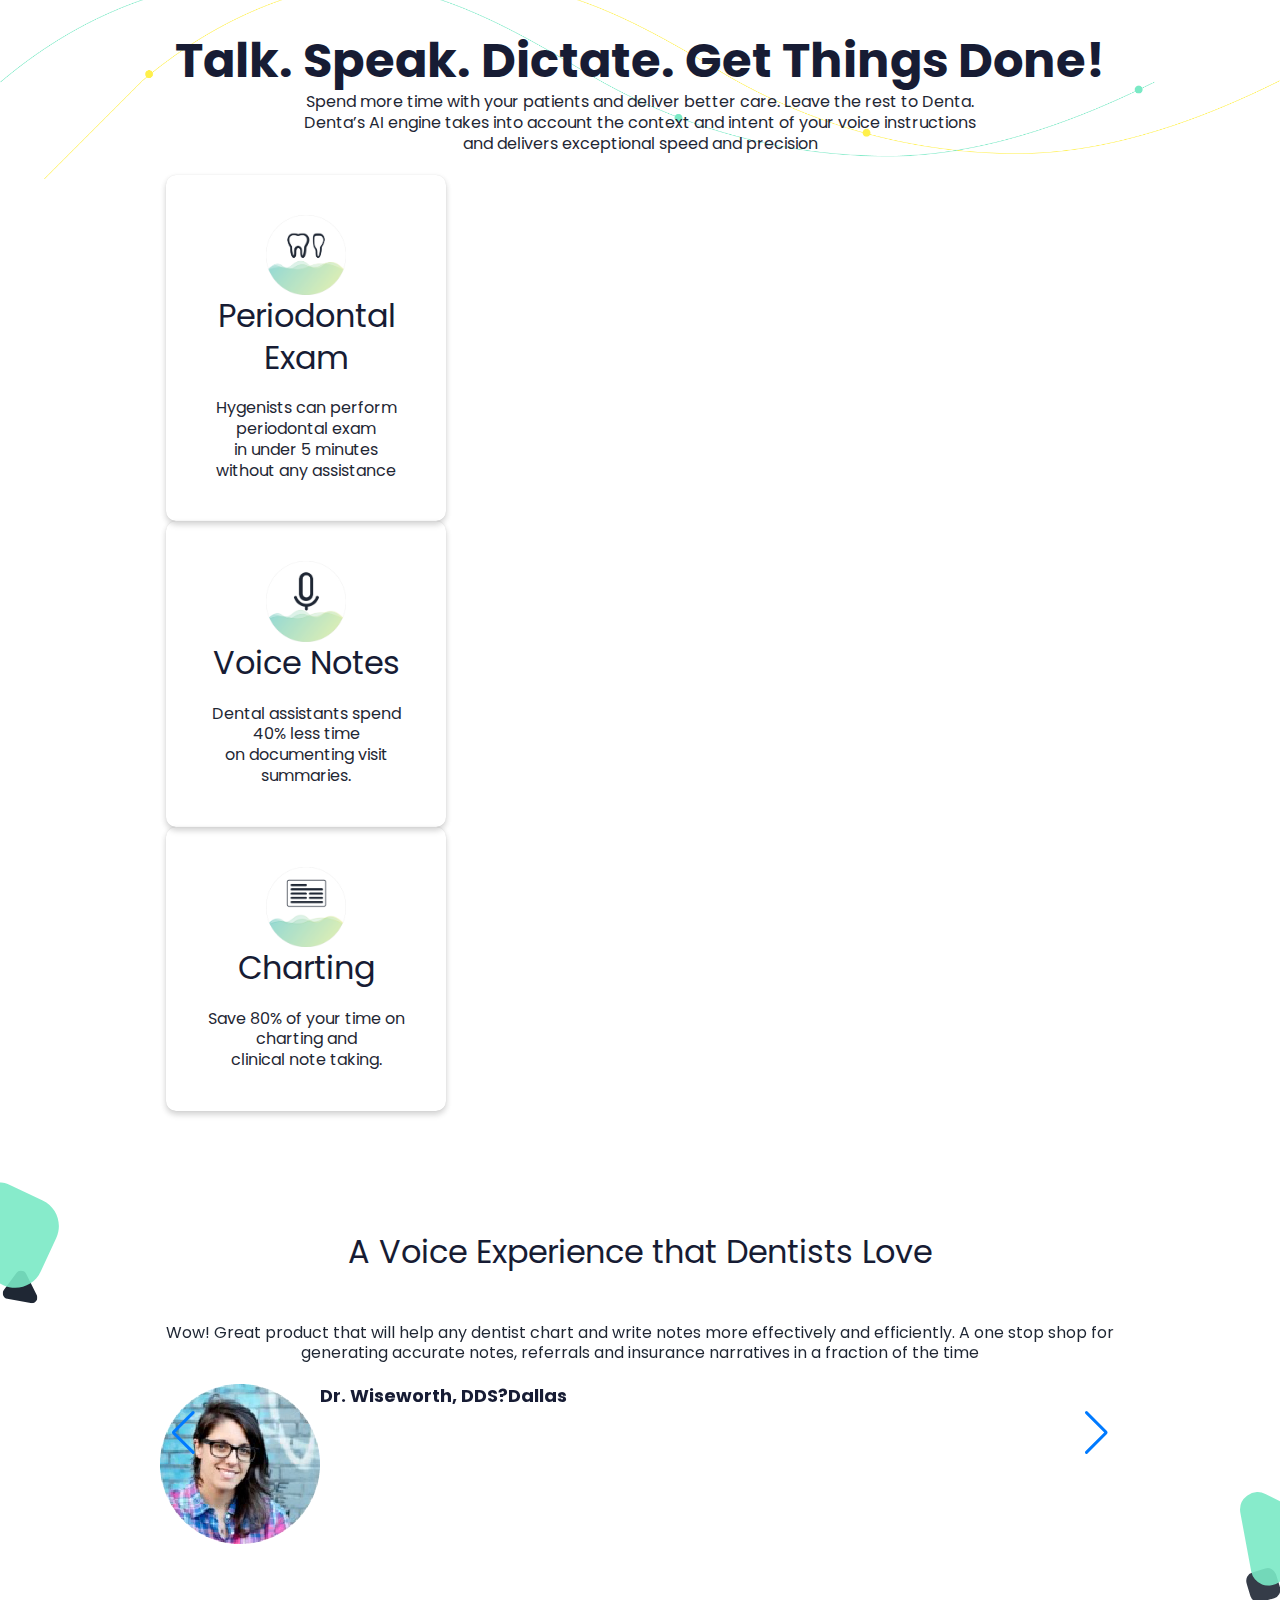
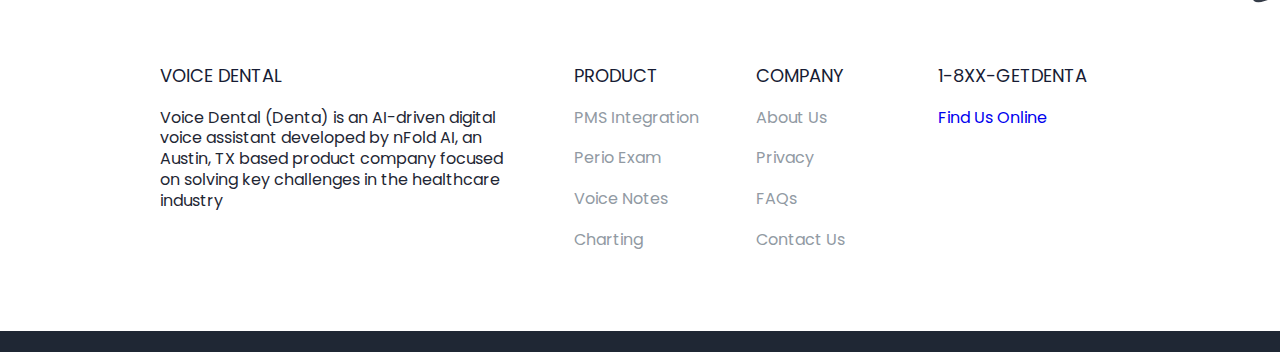
==== commit 693e4d50: "Update index.html" ====
--- a/index.html
+++ b/index.html
@@ -9,115 +9,102 @@
       rel="stylesheet"
     />
     <link href="https://unpkg.com/aos@2.3.1/dist/aos.css" rel="stylesheet" />
-    <link
-      rel="stylesheet"
-      href="./assets/css/lib/swiper.min.css"
-      media="only screen and (min-width: 736px)"
-    />
+    <link rel="stylesheet" href="./assets/css/lib/swiper.min.css" />
     <link rel="stylesheet" href="./assets/css/style.css" />
   </head>
   <body>
     <!-- Header Starts -->
-    <header>
-      <!-- Menus & Navigation -->
-      <nav
-        class="d-flex"
-        data-aos="fade-in"
-        data-aos-duration="3000"
-        data-aos-delay="300"
-      >
-        <div class="left-sec d-flex">
-          <figure class="logo">
-            <a href="javascript:void(0)">
-              <img
-                src="./assets/images/voice-dental-logo.png"
-                alt="Voice Dental"
-                title="Voice Dental"
-              />
-            </a>
-          </figure>
-        </div>
-        <div class="burger-menu">
-          <div class="menu-lines">
-            <span class="line line-1"></span>
-            <span class="line line-2"></span>
-            <span class="line line-3"></span>
-          </div>
-        </div>
-        <div class="overall-menus">
-          <div class="overlay"></div>
-          <ul class="list-menu">
-            <li><a href="./product.html">Product</a></li>
-            <li><a href="./resource.html">Resources</a></li>
-            <li><a href="javascript:void(0)">Company</a></li>
-          </ul>
-          <div class="nav-button">
-            <a href="javascript:void(0)">Login</a>
-            <a href="javascript:void(0)" class="btn demo-btn"
-              >Schedule a Demo</a
-            >
-          </div>
-        </div>
-      </nav>
-      <!--  -->
-      <div class="banner d-flex section-spacing">
-        <div class="left-content">
-          <h1
-            data-aos="fade-down"
-            data-aos-duration="1000"
-            data-aos-delay="1000"
-            data-aos-easing="linear"
-            data-aos-offset="0"
-          >
-            The Smartest<br />
-            <b>Digital Voice Assistant</b><br />
-            For Your
-            <span>Dental Practice</span>
-          </h1>
-          <p
-            data-aos="fade-up"
-            data-aos-delay="1000"
-            data-aos-duration="1000"
-            data-aos-easing="linear"
-            data-aos-offset="0"
-          >
-            Denta uses voice artificial intelligence (AI) to fulfil your needs
-            in the areas of charting, perio-charting, clinical notes, procedure
-            documentation and insurance narrative generation.
-          </p>
-          <div
-            class="d-flex last-btn"
-            data-aos="fade-up"
-            data-aos-duration="1000"
-            data-aos-offset="0"
-            data-aos-delay="1000"
-          >
-            <a href="javascript:void(0)" class="btn gt-started">GET STARTED </a>
+
+    <!-- Menus & Navigation -->
+    <nav
+      class="d-flex"
+      data-aos="fade-in"
+      data-aos-duration="3000"
+      data-aos-delay="300"
+    >
+      <div class="container">
+        <div class="d-flex">
+          <div class="left-sec d-flex">
+            <figure class="logo">
+              <a href="javascript:void(0)">
+                <img
+                  src="./assets/images/voice-dental-logo.png"
+                  alt="Voice Dental"
+                  title="Voice Dental"
+                />
+              </a>
+            </figure>
+          </div>
+          <div class="burger-menu">
+            <div class="menu-lines">
+              <span class="line line-1"></span>
+              <span class="line line-2"></span>
+              <span class="line line-3"></span>
+            </div>
+          </div>
+          <div class="overall-menus">
+            <div class="overlay"></div>
+            <ul class="list-menu">
+              <li><a href="./product.html">Product</a></li>
+              <li><a href="./resource.html">Resources</a></li>
+              <li><a href="javascript:void(0)">Company</a></li>
+            </ul>
+            <div class="nav-button">
+              <a href="javascript:void(0)">Login</a>
+              <a href="javascript:void(0)" class="btn demo-btn"
+                >Schedule a Demo</a
+              >
+            </div>
+          </div>
+        </div>
+      </div>
+    </nav>
+    <!--  -->
+
+    <div class="banner d-flex section-spacing">
+      <div class="container">
+        <div class="d-flex align-center">
+          <div class="left-content">
+            <h1><b>Meet Denta!</b></h1>
+            <h2>
+              The Smartest <b>Digital Voice Assistant</b><br />
+              For Your Dental Practice
+            </h2>
+
+            <p>
+              Denta uses voice artificial intelligence (AI) to fulfil your needs
+              in the areas of charting, periodontal exam, clinical notes and
+              procedure documentation.
+            </p>
+
             <a
               href="javascript:void(0)"
-              class="btn see-action d-flex video-btn"
+              class="btn d-flex grad-play-btn video-btn"
               data-id="digital-voice"
-              ><span class="play-btn"
-                ><img
-                  src="./assets/images/play-button.png"
-                  alt="play-btn" /></span
-              >SEE IT IN ACTION</a
+              ><span class="text">SEE IT IN ACTION</span></a
             >
           </div>
-        </div>
-        <div class="right-img">
-          <figure
-            data-aos="fade-in"
-            data-aos-delay="1000"
-            data-aos-duration="1000"
-            data-aos-easing="linear"
-            data-aos-offset="0"
-          >
-            <img src="./assets/images/hey-denta.gif" alt="banner" />
-          </figure>
-        </div>
-      </div>
-    </header>
+          <div class="right-img">
+            <figure
+              data-aos="fade-in"
+              data-aos-delay="1000"
+              data-aos-duration="1000"
+              data-aos-easing="linear"
+              data-aos-offset="0"
+            >
+              <picture>
+                <source
+                  media="(max-width:991px)"
+                  srcset="./assets/images/hey-denta-mob.gif"
+                />
+
+                <img src="./assets/images/hey-denta.gif" alt="Flowers" />
+              </picture>
+            </figure>
+          </div>
+        </div>
+      </div>
+    </div>
     <!-- Header Ends -->
     <!-- Video Popup -->
     <div class="home-page-video">
@@ -141,173 +128,102 @@
 
     <!--  -->
     <!-- Section 2 Starts -->
-    <section class="text-center section-2 section-spacing">
-      <h2
-        data-aos="fade-up"
-        data-aos-duration="1000"
-        data-aos-offset="0"
-        data-aos-delay="1000"
-      >
-        Works With Your Open Dental<br />
-        Practice Management System
-      </h2>
-      <p
-        data-aos="fade-up"
-        data-aos-duration="1000"
-        data-aos-offset="0"
-        data-aos-delay="1000"
-      >
-        Denta is fully integrated with Open Dental. All your voice notes,
-        charting and procedures are stored<br />
-        right into your practice management system with no additional typing
-        effort
-      </p>
-      <!-- Swiper -->
-      <div
-        class="swiper-container open-dental-overall"
-        data-aos="fade-up"
-        data-aos-duration="1000"
-        data-aos-offset="0"
-        data-aos-delay="1000"
-      >
-        <div class="swiper-wrapper">
-          <div class="swiper-slide">
-            <img
-              src="./assets/images/open-dental.png"
-              alt="Open Dental"
-              title="Open Dental"
-            />
-          </div>
-        </div>
-        <!-- Add Pagination -->
-        <div class="swiper-pagination"></div>
-      </div>
-      <!--  -->
-
-      <p
-        data-aos="fade-up"
-        data-aos-duration="1000"
-        data-aos-offset="0"
-        data-aos-delay="1000"
-      >
-        OPEN DENTAL. IN REAL-TIME
-      </p>
-      <p
-        data-aos="fade-up"
-        data-aos-duration="1000"
-        data-aos-offset="0"
-        data-aos-delay="1000"
-      >
-        * Coming soon on other PMS platforms.
-      </p>
+    <section class="text-center section-2 section-spacing pt-0">
+      <div class="container">
+        <h1>
+          Works With Your Open Dental<br />
+          Practice Management System
+        </h1>
+        <p>
+          Denta is fully integrated with Open Dental. All your voice notes,
+          charting<br />
+          and procedures are stored right into your practice management<br />
+          system with no additional typing effort
+        </p>
+        <!-- Swiper -->
+        <div class="open-dental-overall">
+          <img
+            src="./assets/images/open-dental.png"
+            alt="Open Dental"
+            title="Open Dental"
+          />
+        </div>
+        <!--  -->
+      </div>
+
+      <p>OPEN DENTAL. IN REAL-TIME</p>
+      <p>* Coming soon on other PMS platforms.</p>
     </section>
     <!--  -->
 
     <!-- Section 3 Starts -->
-    <section class="section-3 text-center section-spacing">
-      <h2
-        data-aos="fade-up"
-        data-aos-duration="1000"
-        data-aos-offset="0"
-        data-aos-delay="1000"
-      >
-        Talk. Speak. Dictate. Get Things Done!
-      </h2>
-      <p
-        data-aos="fade-up"
-        data-aos-duration="1000"
-        data-aos-offset="0"
-        data-aos-delay="1500"
-      >
-        Spend more time with your patients and deliver better care. Leave the
-        rest to Denta. Denta’s AI engine takes<br />
-        into account the context and intent of your voice instructions and
-        delivers exceptional speed and precision.
-      </p>
-      <div
-        class="overall-tabs"
-        data-aos="fade-in"
-        data-aos-duration="1000"
-        data-aos-offset="0"
-        data-aos-delay="2500"
-      >
-        <ul class="tab-items d-flex">
-          <li class="active">Periodontal Exam</li>
-          <li>Voice Notes</li>
-          <li>Charting</li>
-        </ul>
-        <div class="dash"></div>
-      </div>
-
-      <div
-        class="swiper-container tab-slider"
-        data-aos="fade-in"
-        data-aos-duration="1000"
-        data-aos-offset="0"
-        data-aos-delay="3000"
-      >
-        <div class="swiper-wrapper">
-          <div class="swiper-slide">
-            <div class="perio-col d-flex">
-              <div class="panel">
-                <figure>
-                  <img
-                    src="./assets/images/perio-exam.png"
-                    alt="Perio Exam"
-                    title="Perio Exam"
-                  />
-                </figure>
-                <h4>Periodontal Exam</h4>
-                <p>
-                  Hygenists can perform perio-exam in under 5 mins without any
-                  assistance.
-                </p>
-              </div>
-              <div class="denta-specs">
-                <img src="./assets/images/perio-anime.gif" alt="" />
-              </div>
-            </div>
-          </div>
-          <div class="swiper-slide">
-            <div class="perio-col d-flex">
-              <div class="panel">
-                <figure>
-                  <img
-                    src="./assets/images/voice-notes.png"
-                    alt="Perio Exam"
-                    title="voice notes"
-                  />
-                </figure>
-                <h4>Voice Notes</h4>
-                <p>
-                  No more typing of patient summaries and clinical notes. Just
-                  dictate your notes.
-                </p>
-              </div>
-              <div class="denta-specs">
-                <img src="./assets/images/voice-anime.gif" alt="" />
-              </div>
-            </div>
-          </div>
-          <div class="swiper-slide">
-            <div class="perio-col d-flex">
-              <div class="panel">
-                <figure>
-                  <img
-                    src="./assets/images/charting.png"
-                    alt="Charting"
-                    title="Charting"
-                  />
-                </figure>
-                <h4>Charting</h4>
-                <p>
-                  Perform varied procedures such as Crowns, Extraction, RCT…
-                </p>
-              </div>
-              <div class="denta-specs">
-                <img src="./assets/images/charting-anime.gif" alt="" />
-              </div>
-            </div>
+    <section class="section-3 text-center section-spacing pt-0">
+      <div class="container">
+        <h1>Talk. Speak. Dictate. Get Things Done!</h1>
+        <p>
+          Spend more time with your patients and deliver better care. Leave the
+          rest to Denta.<br />
+          Denta’s AI engine takes into account the context and intent of your
+          voice instructions<br />
+          and delivers exceptional speed and precision
+        </p>
+
+        <div class="perio-col d-flex">
+          <div class="panel">
+            <figure>
+              <img
+                src="./assets/images/perio-exam.png"
+                alt="Perio Exam"
+                title="Perio Exam"
+              />
+            </figure>
+            <h2>Periodontal Exam</h2>
+            <p>
+              Hygenists can perform periodontal exam<br />
+              in under 5 minutes without any assistance
+            </p>
+          </div>
+          <div class="denta-specs">
+            <img src="./assets/images/perio-anime.gif" alt="" />
+          </div>
+        </div>
+        <div class="perio-col d-flex pt-0 reverse vc-note">
+          <div class="panel">
+            <figure>
+              <img
+                src="./assets/images/voice-notes.png"
+                alt="Perio Exam"
+                title="voice notes"
+              />
+            </figure>
+            <h2>Voice Notes</h2>
+            <p>
+              Dental assistants spend 40% less time<br />
+              on documenting visit summaries.
+            </p>
+          </div>
+          <div class="denta-specs">
+            <img src="./assets/images/voice-anime.gif" alt="" />
+          </div>
+        </div>
+
+        <div class="perio-col d-flex pt-0">
+          <div class="panel">
+            <figure>
+              <img
+                src="./assets/images/charting.png"
+                alt="Charting"
+                title="Charting"
+              />
+            </figure>
+            <h2>Charting</h2>
+            <p>
+              Save 80% of your time on charting and<br />
+              clinical note taking.
+            </p>
+          </div>
+          <div class="denta-specs">
+            <img src="./assets/images/charting-anime.gif" alt="" />
           </div>
         </div>
       </div>
@@ -315,126 +231,123 @@
     <!--  -->
     <!-- Section 4 Starts -->
     <section class="section-4 section-spacing text-center">
-      <h2
-        data-aos="fade-up"
-        data-aos-duration="1000"
-        data-aos-offset="0"
-        data-aos-delay="1000"
-      >
-        A Voice Experience that Dentists Love
-      </h2>
-      <div class="d-flex reviews">
+      <div class="container">
+        <h2>A Voice Experience that Dentists Love</h2>
+        <div class="swiper-container review-slider">
+          <div class="swiper-wrapper">
+            <div class="swiper-slide">
+              <div class="review-inner">
+                <p>
+                  Wow! Great product that will help any dentist chart and write
+                  notes more effectively and efficiently. A one stop shop for
+                  generating accurate notes, referrals and insurance narratives
+                  in a fraction of the time
+                </p>
+                <div class="d-flex align-center">
+                  <figure>
+                    <img src="./assets/images/person-1.png" alt="" />
+                  </figure>
+                  <div class="content">
+                    <h5>Dr. Wiseworth, DDS?Dallas</h5>
+                  </div>
+                </div>
+              </div>
+            </div>
+            <div class="swiper-slide">
+              <div class="review-inner">
+                <p>
+                  Wow! Great product that will help any dentist chart and write
+                  notes more effectively and efficiently. A one stop shop for
+                  generating accurate notes, referrals and insurance narratives
+                  in a fraction of the time
+                </p>
+                <div class="d-flex align-center">
+                  <figure>
+                    <img src="./assets/images/person-1.png" alt="" />
+                  </figure>
+                  <div class="content">
+                    <h5>Dr. Wiseworth, DDS?Dallas</h5>
+                  </div>
+                </div>
+              </div>
+            </div>
+            <div class="swiper-slide">
+              <div class="review-inner">
+                <p>
+                  Wow! Great product that will help any dentist chart and write
+                  notes more effectively and efficiently. A one stop shop for
+                  generating accurate notes, referrals and insurance narratives
+                  in a fraction of the time
+                </p>
+                <div class="d-flex align-center">
+                  <figure>
+                    <img src="./assets/images/person-1.png" alt="" />
+                  </figure>
+                  <div class="content">
+                    <h5>Dr. Wiseworth, DDS?Dallas</h5>
+                  </div>
+                </div>
+              </div>
+            </div>
+          </div>
+          <!-- Add Pagination -->
+          <div class="swiper-button-prev"></div>
+          <div class="swiper-button-next"></div>
+        </div>
         <div
-          class="panel"
-          data-aos="flip-left"
-          data-aos-delay="1000"
-          data-aos-duration="1500"
-        >
-          <figure>
-            <img src="./assets/images/person-1.png" alt="person1" />
-          </figure>
-          <p>
-            Donec facilisis tortor ut augue lacinia, at viverra est semper. Sed
-            sapien metus, scelerisque nec pharetra id, tempor a tortor
-          </p>
-          <p><small>Dr Susan Herrera </small></p>
-        </div>
+          class="swiper-button-prev-unique unique-btn swiper-button-prev"
+        ></div>
         <div
-          class="panel"
-          data-aos="flip-left"
-          data-aos-delay="1500"
-          data-aos-duration="1500"
-        >
-          <figure>
-            <img src="./assets/images/person-2.png" alt="person2" />
-          </figure>
-          <p>
-            Wow! Great product that will help any dentist chart and write notes
-            more effectively and efficiently. A one stop shop for generating
-          </p>
-          <p><small>Dr Susan Herrera </small></p>
-        </div>
-        <div
-          class="panel"
-          data-aos="flip-left"
-          data-aos-delay="2000"
-          data-aos-duration="1500"
-        >
-          <figure>
-            <img src="./assets/images/person-3.png" alt="person3" />
-          </figure>
-          <p>
-            Donec facilisis tortor ut augue lacinia, at viverra est semper. Sed
-            sapien metus, scelerisque nec pharetra id, tempor a tortor.
-          </p>
-          <p>
-            <small>Dr. Alexandra Sanchez, MDS <br />Boston </small>
-          </p>
-        </div>
+          class="swiper-button-next-unique unique-btn swiper-button-next"
+        ></div>
       </div>
     </section>
     <!--  -->
     <!-- Footer Starts -->
-    <footer
-      class="foot-links d-flex section-spacing"
-      data-aos="fade-in"
-      data-aos-delay="1000"
-      data-aos-duration="1000"
-    >
-      <div class="foot-col col foot-col-1">
-        <h5>VOICE DENTAL</h5>
-        <p>
-          Voice Dental (Denta) is an AI-driven digital voice assistant developed
-          by nFold AI, an Austin, TX based product company focused on solving
-          key challenges in the healthcare industry
-        </p>
-      </div>
-      <div class="foot-col col foot-col-2">
-        <h5>PRODUCT</h5>
-        <ul>
-          <li><a href="javascript:void(0)">PMS Integration</a></li>
-          <li><a href="javascript:void(0)">Perio Exam </a></li>
-          <li><a href="javascript:void(0)">Voice Notes </a></li>
-          <li><a href="javascript:void(0)">Charting</a></li>
-        </ul>
-      </div>
-      <div class="foot-col col foot-col-3">
-        <h5>COMPANY</h5>
-        <ul>
-          <li><a href="javascript:void(0)">About Us</a></li>
-          <li><a href="javascript:void(0)">Privacy</a></li>
-          <li><a href="javascript:void(0)">FAQs</a></li>
-          <li><a href="javascript:void(0)">Contact Us </a></li>
-        </ul>
-      </div>
-      <div class="foot-col col foot-col-4">
-        <h5>1-8XX-GETDENTA</h5>
-        <h6>Find Us Online</h6>
+    <footer class="foot-links section-spacing">
+      <div class="container">
+        <div class="d-flex">
+          <div class="foot-col col foot-col-1">
+            <h5>VOICE DENTAL</h5>
+            <p>
+              Voice Dental (Denta) is an AI-driven digital voice assistant
+              developed by nFold AI, an Austin, TX based product company focused
+              on solving key challenges in the healthcare industry
+            </p>
+          </div>
+          <div class="foot-col col foot-col-2">
+            <h5>PRODUCT</h5>
+            <ul>
+              <li><a href="javascript:void(0)">PMS Integration</a></li>
+              <li><a href="javascript:void(0)">Perio Exam </a></li>
+              <li><a href="javascript:void(0)">Voice Notes </a></li>
+              <li><a href="javascript:void(0)">Charting</a></li>
+            </ul>
+          </div>
+          <div class="foot-col col foot-col-3">
+            <h5>COMPANY</h5>
+            <ul>
+              <li><a href="javascript:void(0)">About Us</a></li>
+              <li><a href="javascript:void(0)">Privacy</a></li>
+              <li><a href="javascript:void(0)">FAQs</a></li>
+              <li><a href="javascript:void(0)">Contact Us </a></li>
+            </ul>
+          </div>
+          <div class="foot-col col foot-col-4">
+            <h5>1-8XX-GETDENTA</h5>
+
+            <a href="javascript:void(0)">Find Us Online</a>
+          </div>
+        </div>
       </div>
     </footer>
     <!--  -->
     <!-- CopyRights -->
-    <p
-      class="copyrights text-center section-spacing"
-      data-aos="fade-in"
-      data-aos-delay="1000"
-      data-aos-duration="1000"
-    >
-      @copyright 2020 Voice Dental
-    </p>
+    <p class="copyrights text-center">@copyright 2020 Voice Dental</p>
     <!--  -->
     <script src="https://code.jquery.com/jquery-3.5.1.js"></script>
     <script src="https://unpkg.com/aos@2.3.1/dist/aos.js"></script>
     <script src="./assets/js/lib/swiper.min.js"></script>
     <script src="./assets/js/main.js"></script>
-    <script>
-      let dentSwiper = new Swiper(".open-dental-overall", {
-        pagination: {
-          el: ".open-dental-overall .swiper-pagination",
-          clickable: true,
-        },
-      });
-      dentSwiper.destroy();
-    </script>
   </body>
 </html>
--- a/assets/css/style.css
+++ b/assets/css/style.css
@@ -25,8 +25,8 @@
 }
 
 h1 {
-  font-size: 36px;
-  margin: 0 0 20px 0;
+  font-size: 48px;
+  margin: 0 0 0px 0;
 }
 h2 {
   font-size: 32px;
@@ -52,6 +52,7 @@
 p {
   font-size: 16px;
   margin: 0 0 20px 0;
+      color: #1f2734;
 }
 p:last-child {
   margin-bottom: 0;
@@ -124,7 +125,8 @@
 
 /* Header */
 nav {
-  padding: 30px 160px 16px 160px;
+     box-shadow: 0 5px 6px -6px rgba(0, 0, 0, 0.6);
+    padding: 16px 0;
   justify-content: space-between;
   align-items: center;
   position: fixed;
